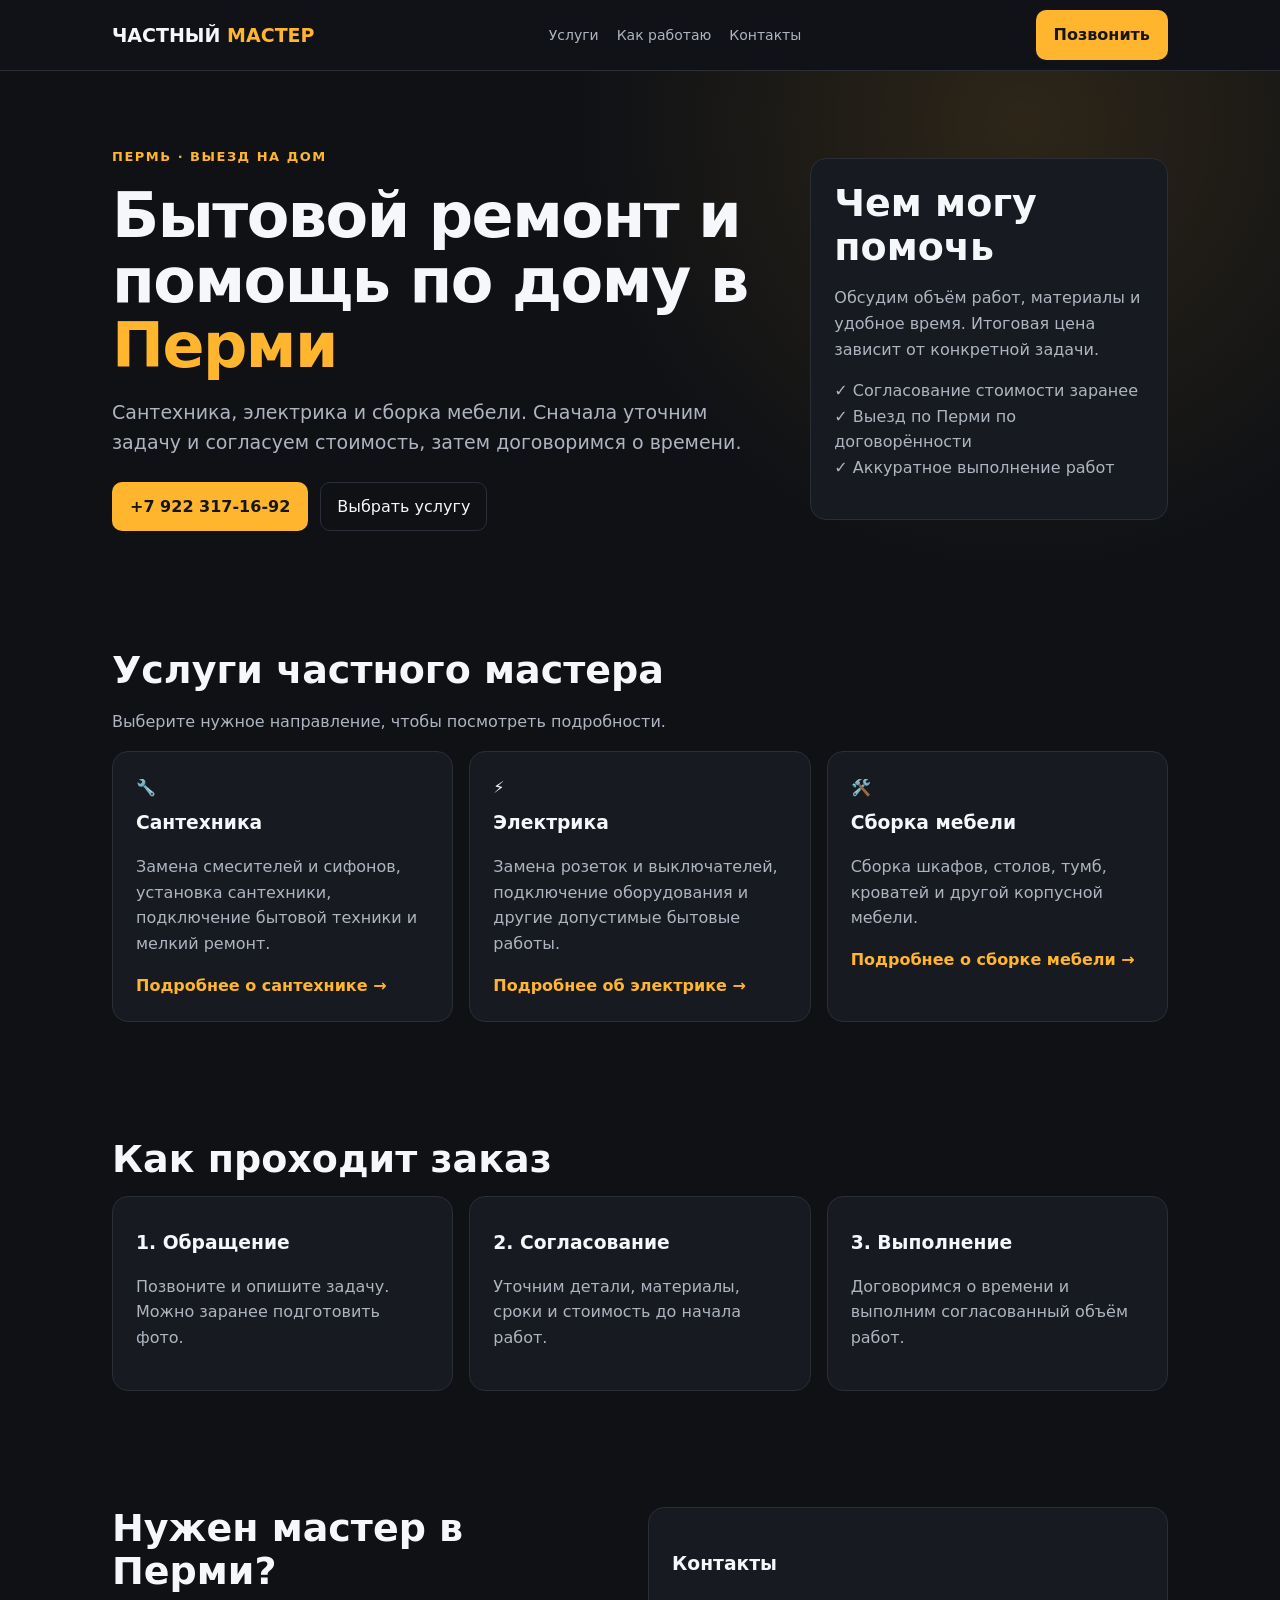
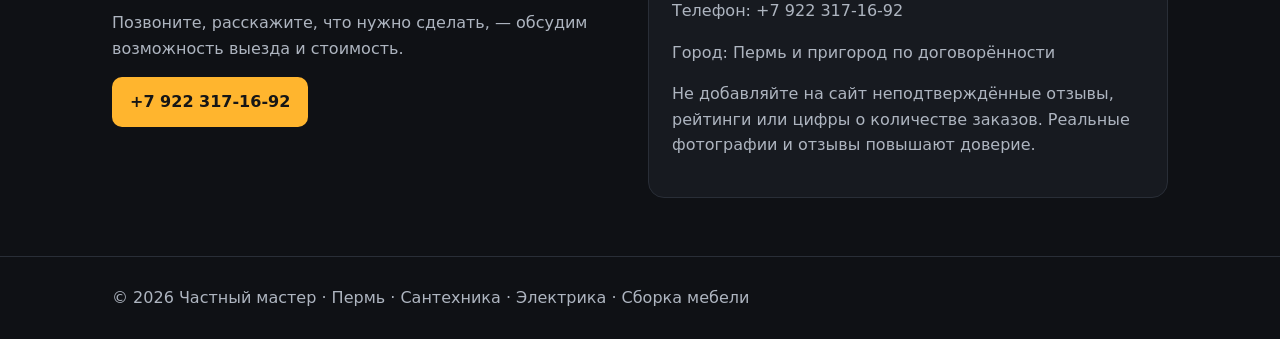
==== index.html @ b13c0d31 "Add files via upload" ====
<!doctype html><html lang="ru"><head><meta charset="utf-8"><meta name="viewport" content="width=device-width,initial-scale=1"><title>Частный мастер в Перми — сантехника, электрика, сборка мебели</title><meta name="description" content="Частный мастер в Перми: сантехнические работы, мелкая электрика, сборка мебели и бытовой ремонт. Позвоните, чтобы обсудить задачу и стоимость."><link rel="canonical" href="https://mcdimix.ru/"><meta name="theme-color" content="#0f1115"><meta property="og:type" content="website"><meta property="og:locale" content="ru_RU"><meta property="og:title" content="Частный мастер в Перми"><meta property="og:description" content="Сантехника, электрика, сборка мебели. Обсудим задачу и стоимость."><link rel="stylesheet" href="style.css"></head><body><header><div class="wrap nav"><a class="logo" href="/">ЧАСТНЫЙ <span>МАСТЕР</span></a><nav class="navlinks"><a href="#services">Услуги</a><a href="#how">Как работаю</a><a href="#contacts">Контакты</a></nav><a class="btn" href="tel:+79223171692">Позвонить</a></div></header><main><section class="hero"><div class="wrap hero-grid"><div><div class="kicker">Пермь · выезд на дом</div><h1>Бытовой ремонт и помощь по дому в <em>Перми</em></h1><p class="lead">Сантехника, электрика и сборка мебели. Сначала уточним задачу и согласуем стоимость, затем договоримся о времени.</p><div class="actions"><a class="btn" href="tel:+79223171692">+7 922 317-16-92</a><a class="secondary" href="#services">Выбрать услугу</a></div></div><div class="panel"><h2>Чем могу помочь</h2><p>Обсудим объём работ, материалы и удобное время. Итоговая цена зависит от конкретной задачи.</p><p>✓ Согласование стоимости заранее<br>✓ Выезд по Перми по договорённости<br>✓ Аккуратное выполнение работ</p></div></div></section><section id="services"><div class="wrap"><h2>Услуги частного мастера</h2><p class="muted">Выберите нужное направление, чтобы посмотреть подробности.</p><div class="cards"><article class="card"><div>🔧</div><h3>Сантехника</h3><p>Замена смесителей и сифонов, установка сантехники, подключение бытовой техники и мелкий ремонт.</p><a class="price" href="santehnik-perm.html">Подробнее о сантехнике →</a></article><article class="card"><div>⚡</div><h3>Электрика</h3><p>Замена розеток и выключателей, подключение оборудования и другие допустимые бытовые работы.</p><a class="price" href="elektrik-perm.html">Подробнее об электрике →</a></article><article class="card"><div>🛠️</div><h3>Сборка мебели</h3><p>Сборка шкафов, столов, тумб, кроватей и другой корпусной мебели.</p><a class="price" href="sborka-mebeli-perm.html">Подробнее о сборке мебели →</a></article></div></div></section><section id="how"><div class="wrap"><h2>Как проходит заказ</h2><div class="cards"><div class="card"><h3>1. Обращение</h3><p>Позвоните и опишите задачу. Можно заранее подготовить фото.</p></div><div class="card"><h3>2. Согласование</h3><p>Уточним детали, материалы, сроки и стоимость до начала работ.</p></div><div class="card"><h3>3. Выполнение</h3><p>Договоримся о времени и выполним согласованный объём работ.</p></div></div></div></section><section id="contacts"><div class="wrap grid2"><div><h2>Нужен мастер в Перми?</h2><p class="muted">Позвоните, расскажите, что нужно сделать, — обсудим возможность выезда и стоимость.</p><a class="btn" href="tel:+79223171692">+7 922 317-16-92</a></div><div class="panel"><h3>Контакты</h3><p>Телефон: <a href="tel:+79223171692">+7 922 317-16-92</a></p><p>Город: Пермь и пригород по договорённости</p><p class="muted">Не добавляйте на сайт неподтверждённые отзывы, рейтинги или цифры о количестве заказов. Реальные фотографии и отзывы повышают доверие.</p></div></div></section></main><footer><div class="wrap">© 2026 Частный мастер · Пермь · Сантехника · Электрика · Сборка мебели</div></footer></body></html>
---- style.css ----
:root{--bg:#0f1115;--card:#171a20;--text:#f5f7fa;--muted:#aeb5c0;--accent:#ffb52e;--line:#292e37}*{box-sizing:border-box}html{scroll-behavior:smooth}body{margin:0;background:var(--bg);color:var(--text);font:16px/1.6 system-ui,-apple-system,Arial,sans-serif}a{color:inherit;text-decoration:none}.wrap{max-width:1100px;margin:auto;padding:0 22px}header{border-bottom:1px solid var(--line);position:sticky;top:0;background:#111318f2;backdrop-filter:blur(12px);z-index:5}.nav{display:flex;align-items:center;justify-content:space-between;gap:18px;min-height:70px}.logo{font-weight:850;font-size:19px}.logo span,h1 em{color:var(--accent);font-style:normal}.navlinks{display:flex;gap:18px;flex-wrap:wrap;color:var(--muted);font-size:14px}.btn{display:inline-block;background:var(--accent);color:#161616;font-weight:800;padding:12px 18px;border-radius:10px}.hero{padding:76px 0 60px;background:radial-gradient(circle at 80% 10%,#ffb52e20,transparent 40%)}.kicker{color:var(--accent);font-weight:800;text-transform:uppercase;letter-spacing:1.5px;font-size:13px}.hero-grid{display:grid;grid-template-columns:1.3fr .7fr;gap:34px;align-items:center}h1{font-size:clamp(36px,6vw,62px);line-height:1.05;letter-spacing:-1.5px;margin:15px 0}h2{font-size:clamp(27px,4vw,38px);line-height:1.15;margin:0 0 14px}.lead{font-size:19px;color:var(--muted);max-width:700px}.panel,.card,.faq details{background:var(--card);border:1px solid var(--line);border-radius:16px;padding:23px}.panel p,.card p,.muted{color:var(--muted)}section{padding:58px 0}.cards{display:grid;grid-template-columns:repeat(3,1fr);gap:16px}.card h3{margin:8px 0}.price{color:var(--accent);font-weight:800}.actions{display:flex;gap:12px;flex-wrap:wrap;margin-top:24px}.secondary{border:1px solid var(--line);padding:11px 16px;border-radius:10px}.grid2{display:grid;grid-template-columns:1fr 1fr;gap:16px}.faq details{padding:0;margin:10px 0}.faq summary{cursor:pointer;font-weight:700;padding:16px}.faq details p{padding:0 16px 16px;color:var(--muted)}footer{border-top:1px solid var(--line);padding:28px 0;color:var(--muted)}@media(max-width:760px){.hero-grid,.cards,.grid2{grid-template-columns:1fr}.nav{align-items:flex-start;padding:14px 0;flex-direction:column}.navlinks{gap:12px}.hero{padding:48px 0 35px}section{padding:42px 0}}
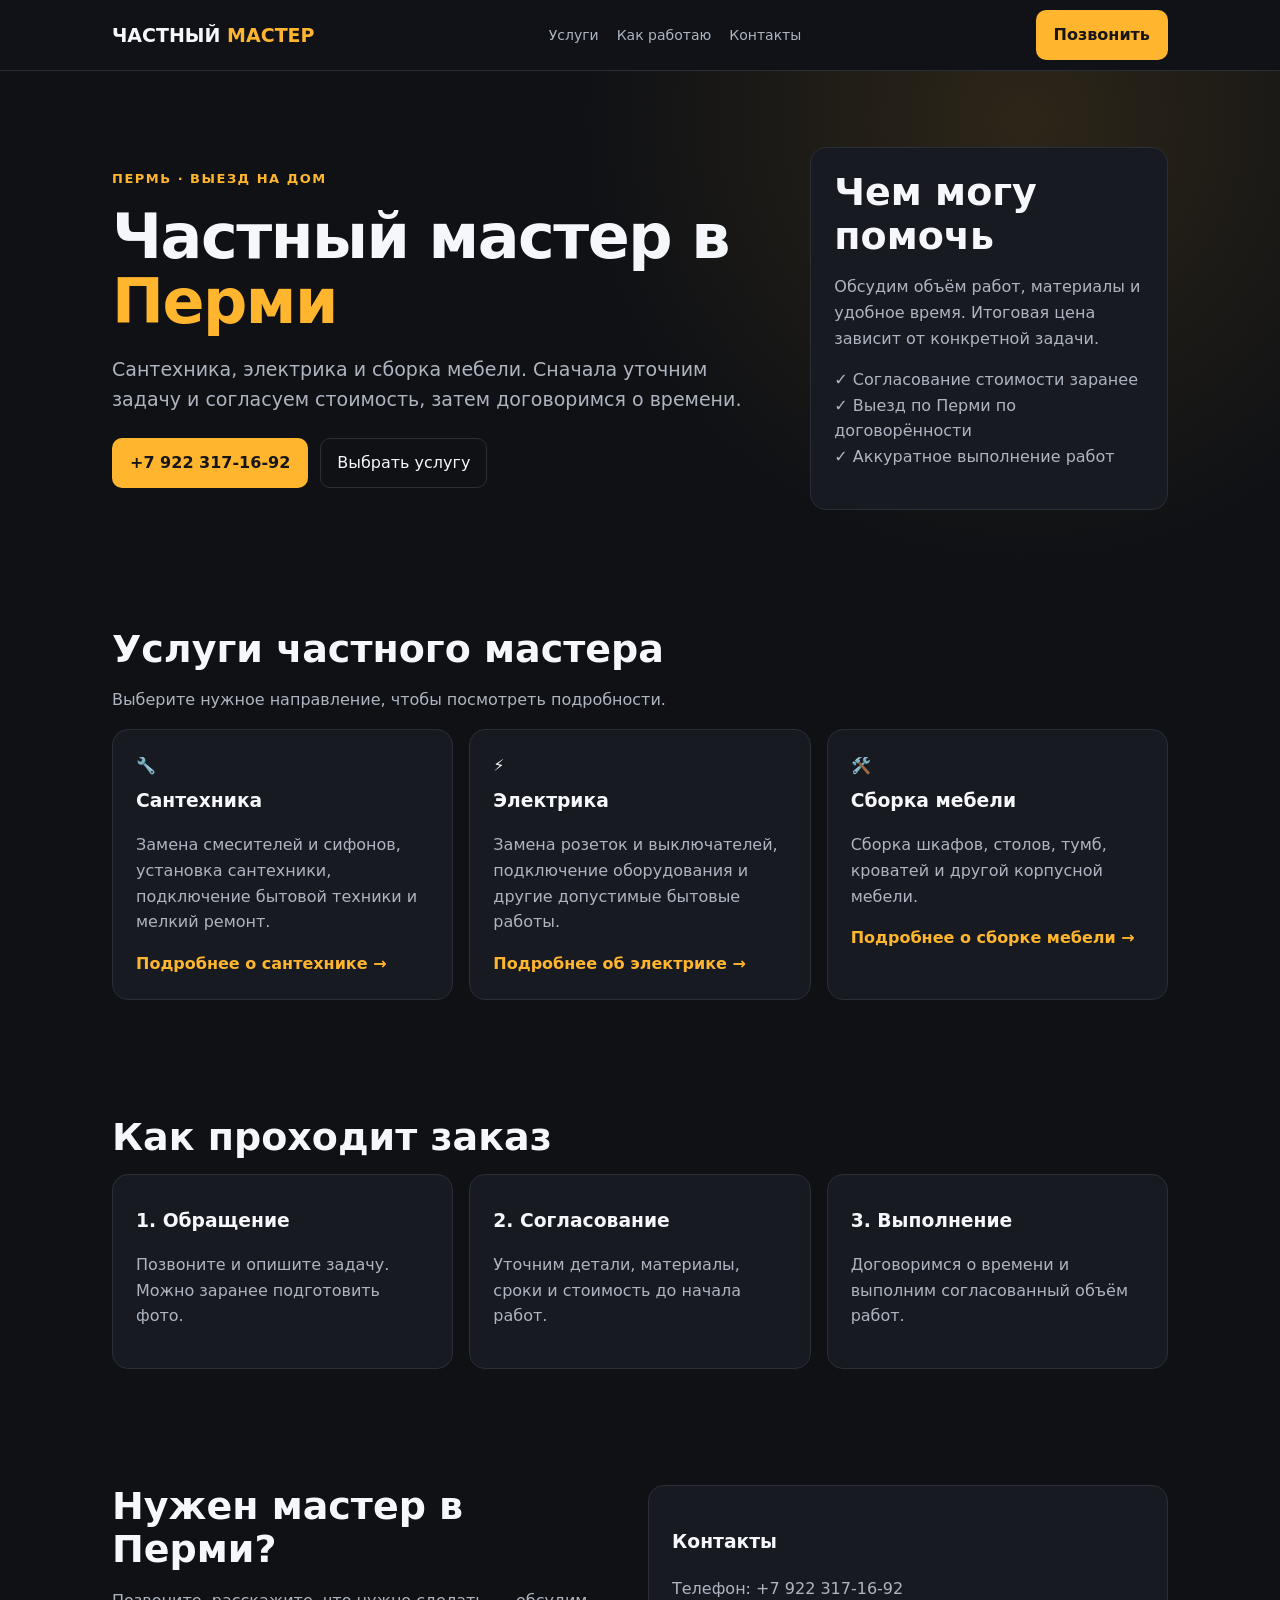
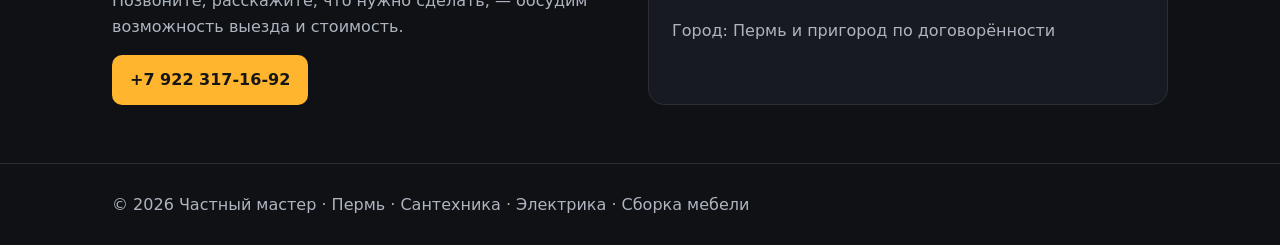
==== commit 3624cf10: "Add files via upload" ====
--- a/index.html
+++ b/index.html
@@ -1 +1 @@
-<!doctype html><html lang="ru"><head><meta charset="utf-8"><meta name="viewport" content="width=device-width,initial-scale=1"><title>Частный мастер в Перми — сантехника, электрика, сборка мебели</title><meta name="description" content="Частный мастер в Перми: сантехнические работы, мелкая электрика, сборка мебели и бытовой ремонт. Позвоните, чтобы обсудить задачу и стоимость."><link rel="canonical" href="https://mcdimix.ru/"><meta name="theme-color" content="#0f1115"><meta property="og:type" content="website"><meta property="og:locale" content="ru_RU"><meta property="og:title" content="Частный мастер в Перми"><meta property="og:description" content="Сантехника, электрика, сборка мебели. Обсудим задачу и стоимость."><link rel="stylesheet" href="style.css"></head><body><header><div class="wrap nav"><a class="logo" href="/">ЧАСТНЫЙ <span>МАСТЕР</span></a><nav class="navlinks"><a href="#services">Услуги</a><a href="#how">Как работаю</a><a href="#contacts">Контакты</a></nav><a class="btn" href="tel:+79223171692">Позвонить</a></div></header><main><section class="hero"><div class="wrap hero-grid"><div><div class="kicker">Пермь · выезд на дом</div><h1>Бытовой ремонт и помощь по дому в <em>Перми</em></h1><p class="lead">Сантехника, электрика и сборка мебели. Сначала уточним задачу и согласуем стоимость, затем договоримся о времени.</p><div class="actions"><a class="btn" href="tel:+79223171692">+7 922 317-16-92</a><a class="secondary" href="#services">Выбрать услугу</a></div></div><div class="panel"><h2>Чем могу помочь</h2><p>Обсудим объём работ, материалы и удобное время. Итоговая цена зависит от конкретной задачи.</p><p>✓ Согласование стоимости заранее<br>✓ Выезд по Перми по договорённости<br>✓ Аккуратное выполнение работ</p></div></div></section><section id="services"><div class="wrap"><h2>Услуги частного мастера</h2><p class="muted">Выберите нужное направление, чтобы посмотреть подробности.</p><div class="cards"><article class="card"><div>🔧</div><h3>Сантехника</h3><p>Замена смесителей и сифонов, установка сантехники, подключение бытовой техники и мелкий ремонт.</p><a class="price" href="santehnik-perm.html">Подробнее о сантехнике →</a></article><article class="card"><div>⚡</div><h3>Электрика</h3><p>Замена розеток и выключателей, подключение оборудования и другие допустимые бытовые работы.</p><a class="price" href="elektrik-perm.html">Подробнее об электрике →</a></article><article class="card"><div>🛠️</div><h3>Сборка мебели</h3><p>Сборка шкафов, столов, тумб, кроватей и другой корпусной мебели.</p><a class="price" href="sborka-mebeli-perm.html">Подробнее о сборке мебели →</a></article></div></div></section><section id="how"><div class="wrap"><h2>Как проходит заказ</h2><div class="cards"><div class="card"><h3>1. Обращение</h3><p>Позвоните и опишите задачу. Можно заранее подготовить фото.</p></div><div class="card"><h3>2. Согласование</h3><p>Уточним детали, материалы, сроки и стоимость до начала работ.</p></div><div class="card"><h3>3. Выполнение</h3><p>Договоримся о времени и выполним согласованный объём работ.</p></div></div></div></section><section id="contacts"><div class="wrap grid2"><div><h2>Нужен мастер в Перми?</h2><p class="muted">Позвоните, расскажите, что нужно сделать, — обсудим возможность выезда и стоимость.</p><a class="btn" href="tel:+79223171692">+7 922 317-16-92</a></div><div class="panel"><h3>Контакты</h3><p>Телефон: <a href="tel:+79223171692">+7 922 317-16-92</a></p><p>Город: Пермь и пригород по договорённости</p><p class="muted">Не добавляйте на сайт неподтверждённые отзывы, рейтинги или цифры о количестве заказов. Реальные фотографии и отзывы повышают доверие.</p></div></div></section></main><footer><div class="wrap">© 2026 Частный мастер · Пермь · Сантехника · Электрика · Сборка мебели</div></footer></body></html>
+<!doctype html><html lang="ru"><head><meta charset="utf-8"><meta name="viewport" content="width=device-width,initial-scale=1"><title>Частный мастер в Перми — сантехника, электрика, сборка мебели</title><meta name="description" content="Частный мастер в Перми: сантехнические работы, мелкая электрика, сборка мебели и бытовой ремонт. Позвоните, чтобы обсудить задачу и стоимость."><link rel="canonical" href="https://mcdimix.ru/"><meta name="theme-color" content="#0f1115"><meta property="og:type" content="website"><meta property="og:locale" content="ru_RU"><meta property="og:title" content="Частный мастер в Перми"><meta property="og:description" content="Сантехника, электрика, сборка мебели. Обсудим задачу и стоимость."><link rel="stylesheet" href="style.css"></head><body><header><div class="wrap nav"><a class="logo" href="/">ЧАСТНЫЙ <span>МАСТЕР</span></a><nav class="navlinks"><a href="#services">Услуги</a><a href="#how">Как работаю</a><a href="#contacts">Контакты</a></nav><a class="btn" href="tel:+79223171692">Позвонить</a></div></header><main><section class="hero"><div class="wrap hero-grid"><div><div class="kicker">Пермь · выезд на дом</div><h1>Частный мастер в <em>Перми</em></h1><p class="lead">Сантехника, электрика и сборка мебели. Сначала уточним задачу и согласуем стоимость, затем договоримся о времени.</p><div class="actions"><a class="btn" href="tel:+79223171692">+7 922 317-16-92</a><a class="secondary" href="#services">Выбрать услугу</a></div></div><div class="panel"><h2>Чем могу помочь</h2><p>Обсудим объём работ, материалы и удобное время. Итоговая цена зависит от конкретной задачи.</p><p>✓ Согласование стоимости заранее<br>✓ Выезд по Перми по договорённости<br>✓ Аккуратное выполнение работ</p></div></div></section><section id="services"><div class="wrap"><h2>Услуги частного мастера</h2><p class="muted">Выберите нужное направление, чтобы посмотреть подробности.</p><div class="cards"><article class="card"><div>🔧</div><h3>Сантехника</h3><p>Замена смесителей и сифонов, установка сантехники, подключение бытовой техники и мелкий ремонт.</p><a class="price" href="santehnik-perm.html">Подробнее о сантехнике →</a></article><article class="card"><div>⚡</div><h3>Электрика</h3><p>Замена розеток и выключателей, подключение оборудования и другие допустимые бытовые работы.</p><a class="price" href="elektrik-perm.html">Подробнее об электрике →</a></article><article class="card"><div>🛠️</div><h3>Сборка мебели</h3><p>Сборка шкафов, столов, тумб, кроватей и другой корпусной мебели.</p><a class="price" href="sborka-mebeli-perm.html">Подробнее о сборке мебели →</a></article></div></div></section><section id="how"><div class="wrap"><h2>Как проходит заказ</h2><div class="cards"><div class="card"><h3>1. Обращение</h3><p>Позвоните и опишите задачу. Можно заранее подготовить фото.</p></div><div class="card"><h3>2. Согласование</h3><p>Уточним детали, материалы, сроки и стоимость до начала работ.</p></div><div class="card"><h3>3. Выполнение</h3><p>Договоримся о времени и выполним согласованный объём работ.</p></div></div></div></section><section id="contacts"><div class="wrap grid2"><div><h2>Нужен мастер в Перми?</h2><p class="muted">Позвоните, расскажите, что нужно сделать, — обсудим возможность выезда и стоимость.</p><a class="btn" href="tel:+79223171692">+7 922 317-16-92</a></div><div class="panel"><h3>Контакты</h3><p>Телефон: <a href="tel:+79223171692">+7 922 317-16-92</a></p><p>Город: Пермь и пригород по договорённости</p><p class="muted"></p></div></div></section></main><footer><div class="wrap">© 2026 Частный мастер · Пермь · Сантехника · Электрика · Сборка мебели</div></footer></body></html>
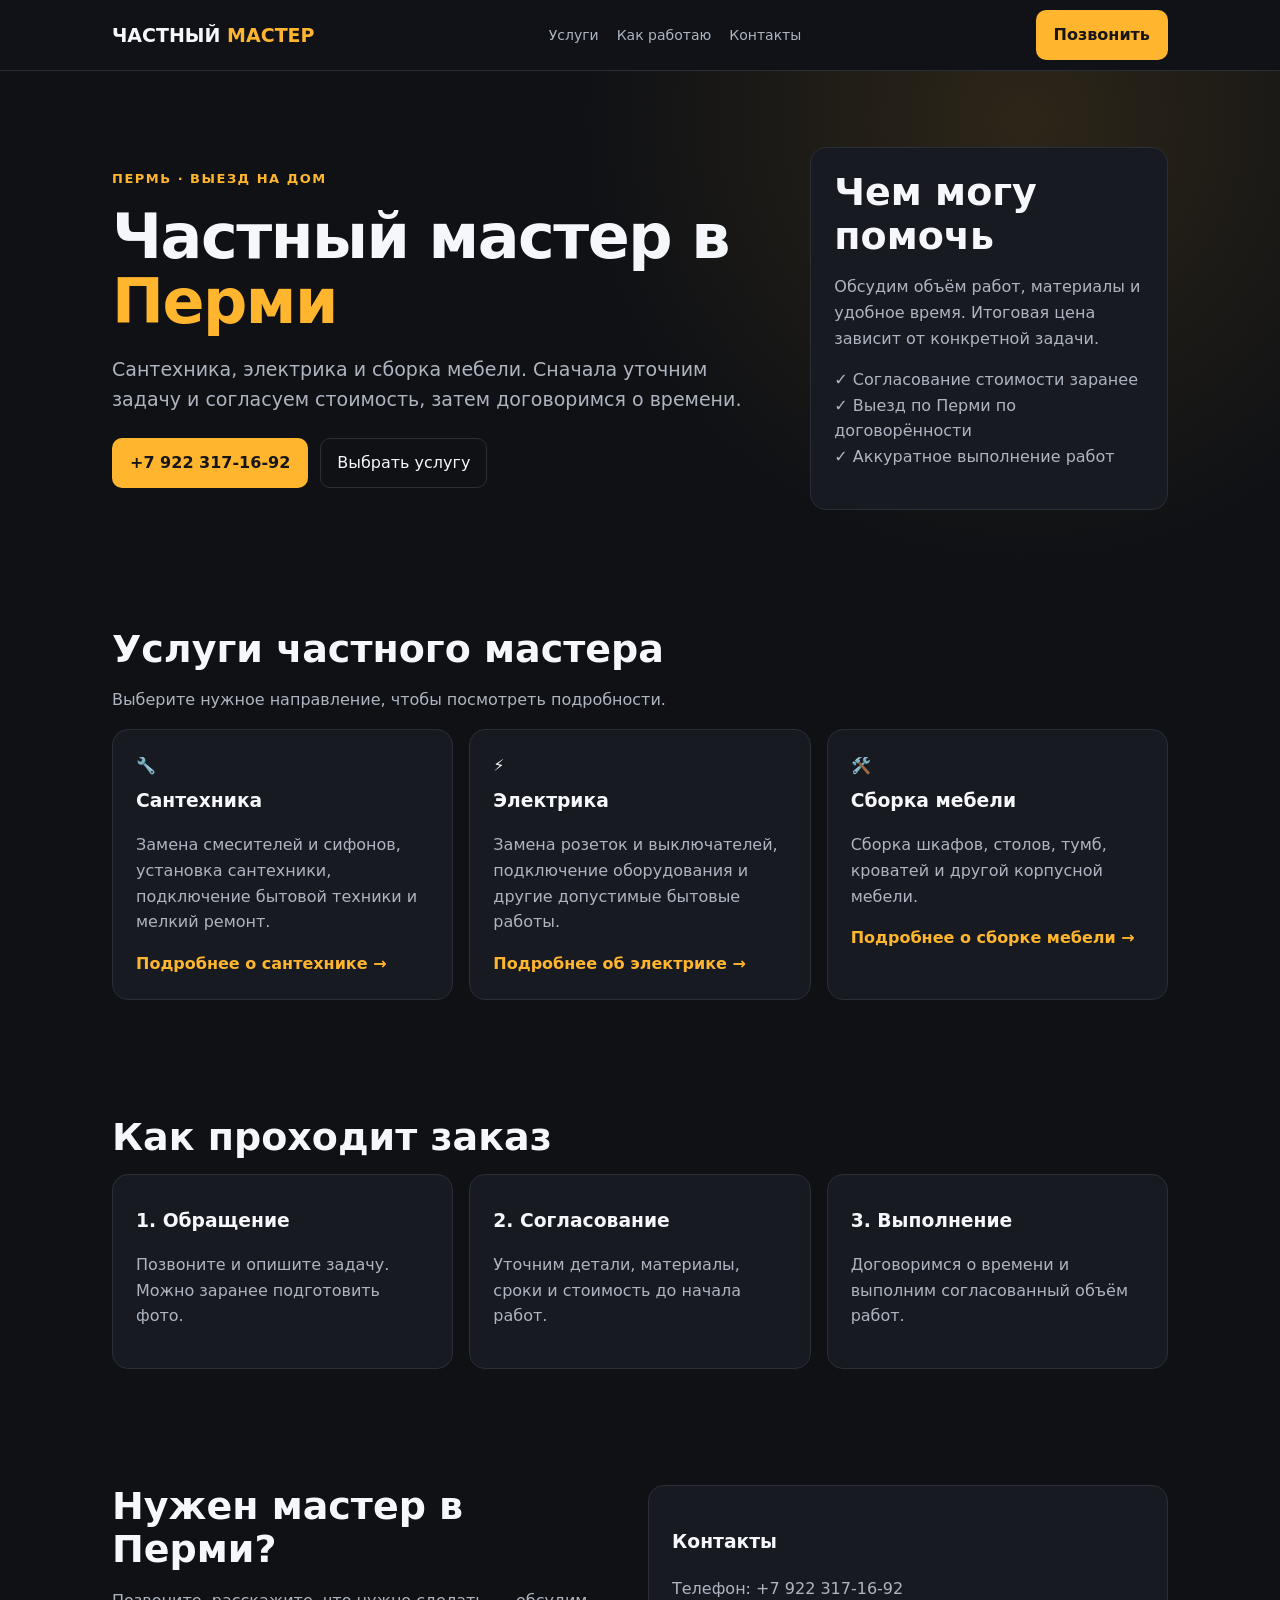
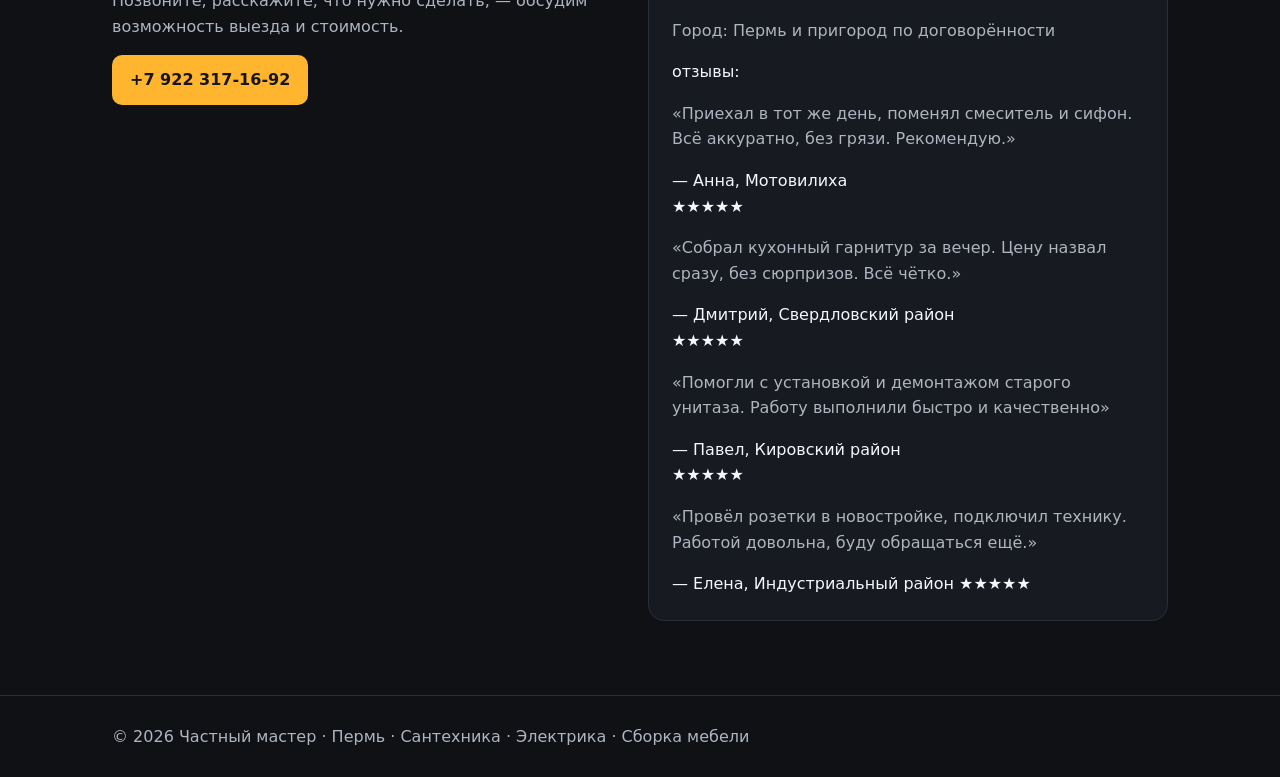
==== commit 6166ea00: "Add files via upload" ====
--- a/index.html
+++ b/index.html
@@ -1 +1,25 @@
-<!doctype html><html lang="ru"><head><meta charset="utf-8"><meta name="viewport" content="width=device-width,initial-scale=1"><title>Частный мастер в Перми — сантехника, электрика, сборка мебели</title><meta name="description" content="Частный мастер в Перми: сантехнические работы, мелкая электрика, сборка мебели и бытовой ремонт. Позвоните, чтобы обсудить задачу и стоимость."><link rel="canonical" href="https://mcdimix.ru/"><meta name="theme-color" content="#0f1115"><meta property="og:type" content="website"><meta property="og:locale" content="ru_RU"><meta property="og:title" content="Частный мастер в Перми"><meta property="og:description" content="Сантехника, электрика, сборка мебели. Обсудим задачу и стоимость."><link rel="stylesheet" href="style.css"></head><body><header><div class="wrap nav"><a class="logo" href="/">ЧАСТНЫЙ <span>МАСТЕР</span></a><nav class="navlinks"><a href="#services">Услуги</a><a href="#how">Как работаю</a><a href="#contacts">Контакты</a></nav><a class="btn" href="tel:+79223171692">Позвонить</a></div></header><main><section class="hero"><div class="wrap hero-grid"><div><div class="kicker">Пермь · выезд на дом</div><h1>Частный мастер в <em>Перми</em></h1><p class="lead">Сантехника, электрика и сборка мебели. Сначала уточним задачу и согласуем стоимость, затем договоримся о времени.</p><div class="actions"><a class="btn" href="tel:+79223171692">+7 922 317-16-92</a><a class="secondary" href="#services">Выбрать услугу</a></div></div><div class="panel"><h2>Чем могу помочь</h2><p>Обсудим объём работ, материалы и удобное время. Итоговая цена зависит от конкретной задачи.</p><p>✓ Согласование стоимости заранее<br>✓ Выезд по Перми по договорённости<br>✓ Аккуратное выполнение работ</p></div></div></section><section id="services"><div class="wrap"><h2>Услуги частного мастера</h2><p class="muted">Выберите нужное направление, чтобы посмотреть подробности.</p><div class="cards"><article class="card"><div>🔧</div><h3>Сантехника</h3><p>Замена смесителей и сифонов, установка сантехники, подключение бытовой техники и мелкий ремонт.</p><a class="price" href="santehnik-perm.html">Подробнее о сантехнике →</a></article><article class="card"><div>⚡</div><h3>Электрика</h3><p>Замена розеток и выключателей, подключение оборудования и другие допустимые бытовые работы.</p><a class="price" href="elektrik-perm.html">Подробнее об электрике →</a></article><article class="card"><div>🛠️</div><h3>Сборка мебели</h3><p>Сборка шкафов, столов, тумб, кроватей и другой корпусной мебели.</p><a class="price" href="sborka-mebeli-perm.html">Подробнее о сборке мебели →</a></article></div></div></section><section id="how"><div class="wrap"><h2>Как проходит заказ</h2><div class="cards"><div class="card"><h3>1. Обращение</h3><p>Позвоните и опишите задачу. Можно заранее подготовить фото.</p></div><div class="card"><h3>2. Согласование</h3><p>Уточним детали, материалы, сроки и стоимость до начала работ.</p></div><div class="card"><h3>3. Выполнение</h3><p>Договоримся о времени и выполним согласованный объём работ.</p></div></div></div></section><section id="contacts"><div class="wrap grid2"><div><h2>Нужен мастер в Перми?</h2><p class="muted">Позвоните, расскажите, что нужно сделать, — обсудим возможность выезда и стоимость.</p><a class="btn" href="tel:+79223171692">+7 922 317-16-92</a></div><div class="panel"><h3>Контакты</h3><p>Телефон: <a href="tel:+79223171692">+7 922 317-16-92</a></p><p>Город: Пермь и пригород по договорённости</p><p class="muted"></p></div></div></section></main><footer><div class="wrap">© 2026 Частный мастер · Пермь · Сантехника · Электрика · Сборка мебели</div></footer></body></html>
+<!doctype html><html lang="ru"><head><meta charset="utf-8"><meta name="viewport" content="width=device-width,initial-scale=1"><title>Частный мастер в Перми — сантехника, электрика, сборка мебели</title><meta name="description" content="Частный мастер в Перми: сантехнические работы, мелкая электрика, сборка мебели и бытовой ремонт. Позвоните, чтобы обсудить задачу и стоимость."><link rel="canonical" href="https://mcdimix.ru/"><meta name="theme-color" content="#0f1115"><meta property="og:type" content="website"><meta property="og:locale" content="ru_RU"><meta property="og:title" content="Частный мастер в Перми"><meta property="og:description" content="Сантехника, электрика, сборка мебели. Обсудим задачу и стоимость."><link rel="stylesheet" href="style.css"></head><body><header><div class="wrap nav"><a class="logo" href="/">ЧАСТНЫЙ <span>МАСТЕР</span></a><nav class="navlinks"><a href="#services">Услуги</a><a href="#how">Как работаю</a><a href="#contacts">Контакты</a></nav><a class="btn" href="tel:+79223171692">Позвонить</a></div></header><main><section class="hero"><div class="wrap hero-grid"><div><div class="kicker">Пермь · выезд на дом</div><h1>Частный мастер в <em>Перми</em></h1><p class="lead">Сантехника, электрика и сборка мебели. Сначала уточним задачу и согласуем стоимость, затем договоримся о времени.</p><div class="actions"><a class="btn" href="tel:+79223171692">+7 922 317-16-92</a><a class="secondary" href="#services">Выбрать услугу</a></div></div><div class="panel"><h2>Чем могу помочь</h2><p>Обсудим объём работ, материалы и удобное время. Итоговая цена зависит от конкретной задачи.</p><p>✓ Согласование стоимости заранее<br>✓ Выезд по Перми по договорённости<br>✓ Аккуратное выполнение работ</p></div></div></section><section id="services"><div class="wrap"><h2>Услуги частного мастера</h2><p class="muted">Выберите нужное направление, чтобы посмотреть подробности.</p><div class="cards"><article class="card"><div>🔧</div><h3>Сантехника</h3><p>Замена смесителей и сифонов, установка сантехники, подключение бытовой техники и мелкий ремонт.</p><a class="price" href="santehnik-perm.html">Подробнее о сантехнике →</a></article><article class="card"><div>⚡</div><h3>Электрика</h3><p>Замена розеток и выключателей, подключение оборудования и другие допустимые бытовые работы.</p><a class="price" href="elektrik-perm.html">Подробнее об электрике →</a></article><article class="card"><div>🛠️</div><h3>Сборка мебели</h3><p>Сборка шкафов, столов, тумб, кроватей и другой корпусной мебели.</p><a class="price" href="sborka-mebeli-perm.html">Подробнее о сборке мебели →</a></article></div></div></section><section id="how"><div class="wrap"><h2>Как проходит заказ</h2><div class="cards"><div class="card"><h3>1. Обращение</h3><p>Позвоните и опишите задачу. Можно заранее подготовить фото.</p></div><div class="card"><h3>2. Согласование</h3><p>Уточним детали, материалы, сроки и стоимость до начала работ.</p></div><div class="card"><h3>3. Выполнение</h3><p>Договоримся о времени и выполним согласованный объём работ.</p></div></div></div></section><section id="contacts"><div class="wrap grid2"><div><h2>Нужен мастер в Перми?</h2><p class="muted">Позвоните, расскажите, что нужно сделать, — обсудим возможность выезда и стоимость.</p><a class="btn" href="tel:+79223171692">+7 922 317-16-92</a></div><div class="panel"><h3>Контакты</h3><p>Телефон: <a href="tel:+79223171692">+7 922 317-16-92</a></p><p>Город: Пермь и пригород по договорённости</p><p class="muted">
+    <div class="reviews">
+      <div class="review">
+        <div class="stars">отзывы:</div>
+        <p>«Приехал в тот же день, поменял смеситель и сифон. Всё аккуратно, без грязи. Рекомендую.»</p>
+        <div class="author">— Анна, Мотовилиха</div>
+      </div>
+      <div class="review">
+        <div class="stars">★★★★★</div>
+        <p>«Собрал кухонный гарнитур за вечер. Цену назвал сразу, без сюрпризов. Всё чётко.»</p>
+        <div class="author">— Дмитрий, Свердловский район</div>
+      </div>
+      <div class="review">
+        <div class="stars">★★★★★</div>
+        <p>«Помогли с установкой и демонтажом старого унитаза. Работу выполнили быстро и качественно»</p>
+        <div class="author">— Павел, Кировский район </div>
+      </div>
+      <div class="review">
+        <div class="stars">★★★★★</div>
+        <p>«Провёл розетки в новостройке, подключил технику. Работой довольна, буду обращаться ещё.»</p>
+        <div class="author">— Елена, Индустриальный район ★★★★★</div>
+    </div>
+  </div>
+</section>
+</p></div></div></section></main><footer><div class="wrap">© 2026 Частный мастер · Пермь · Сантехника · Электрика · Сборка мебели</div></footer></body></html>
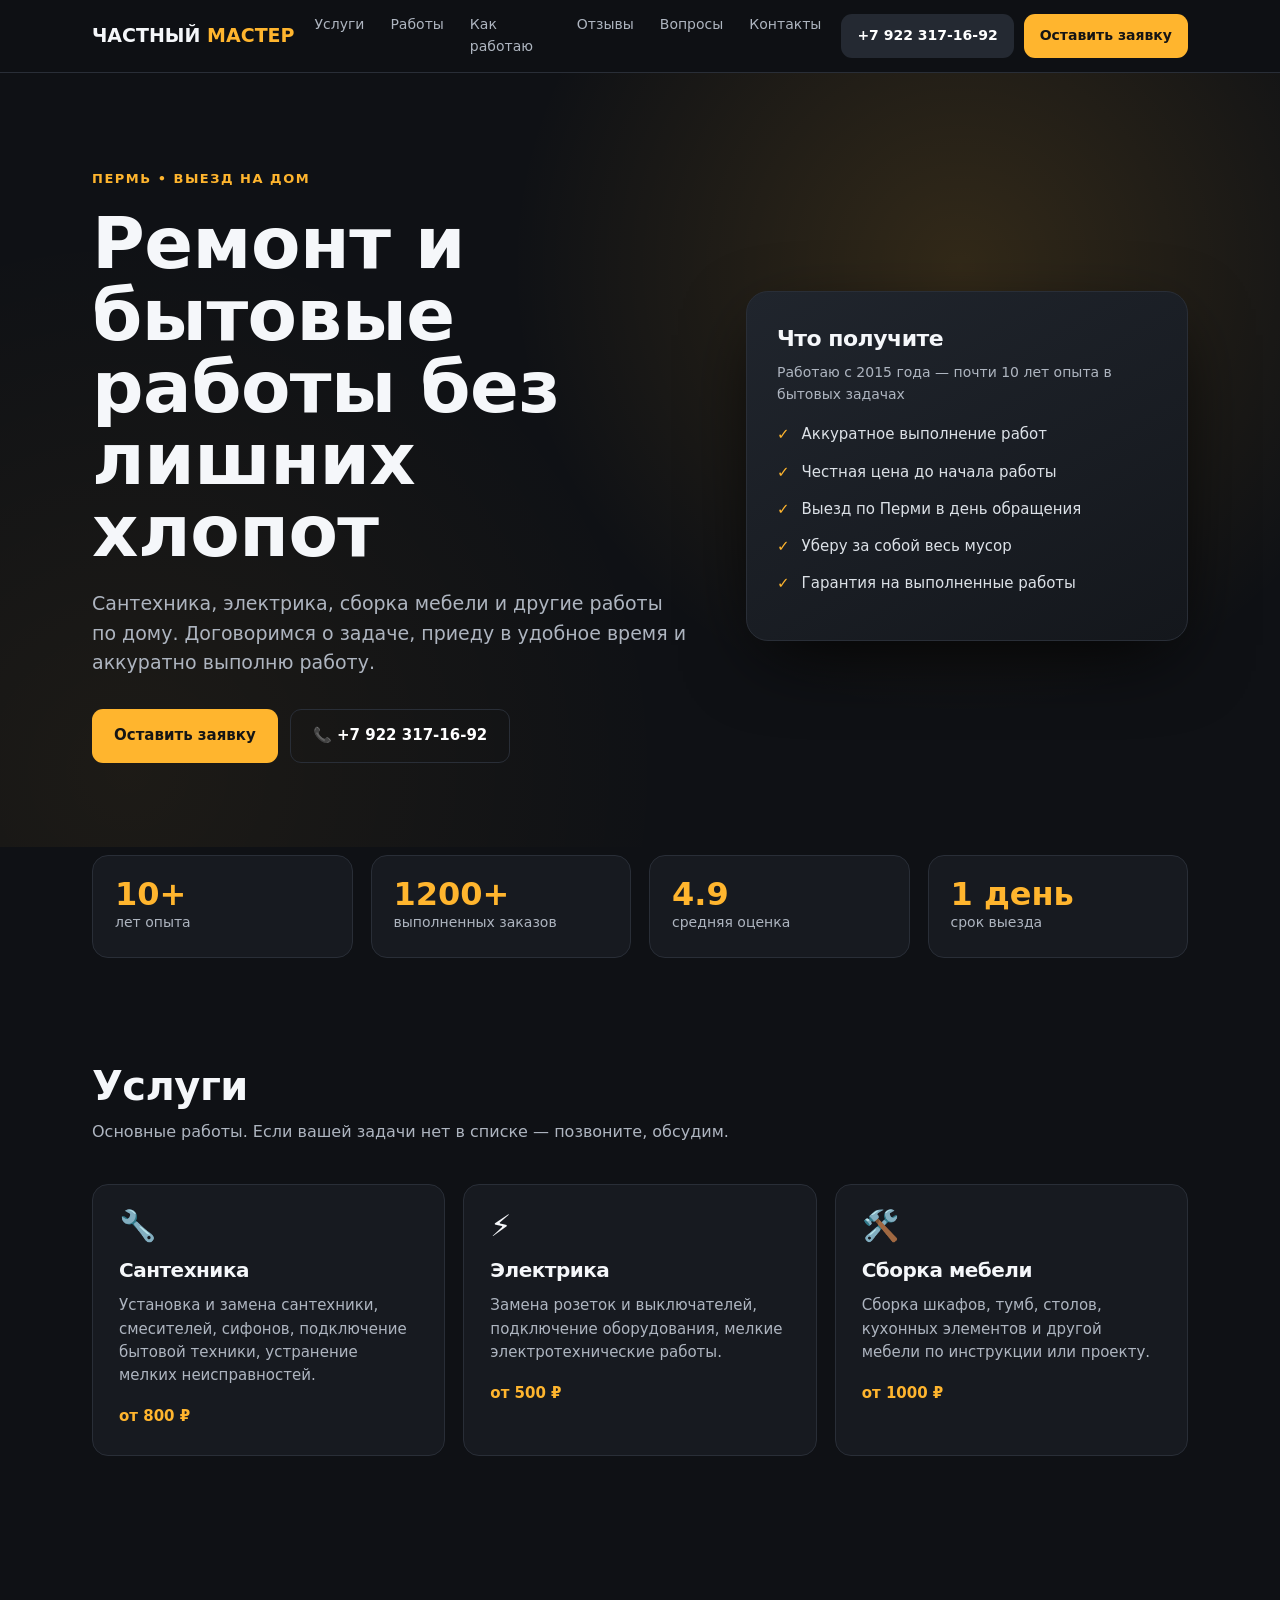
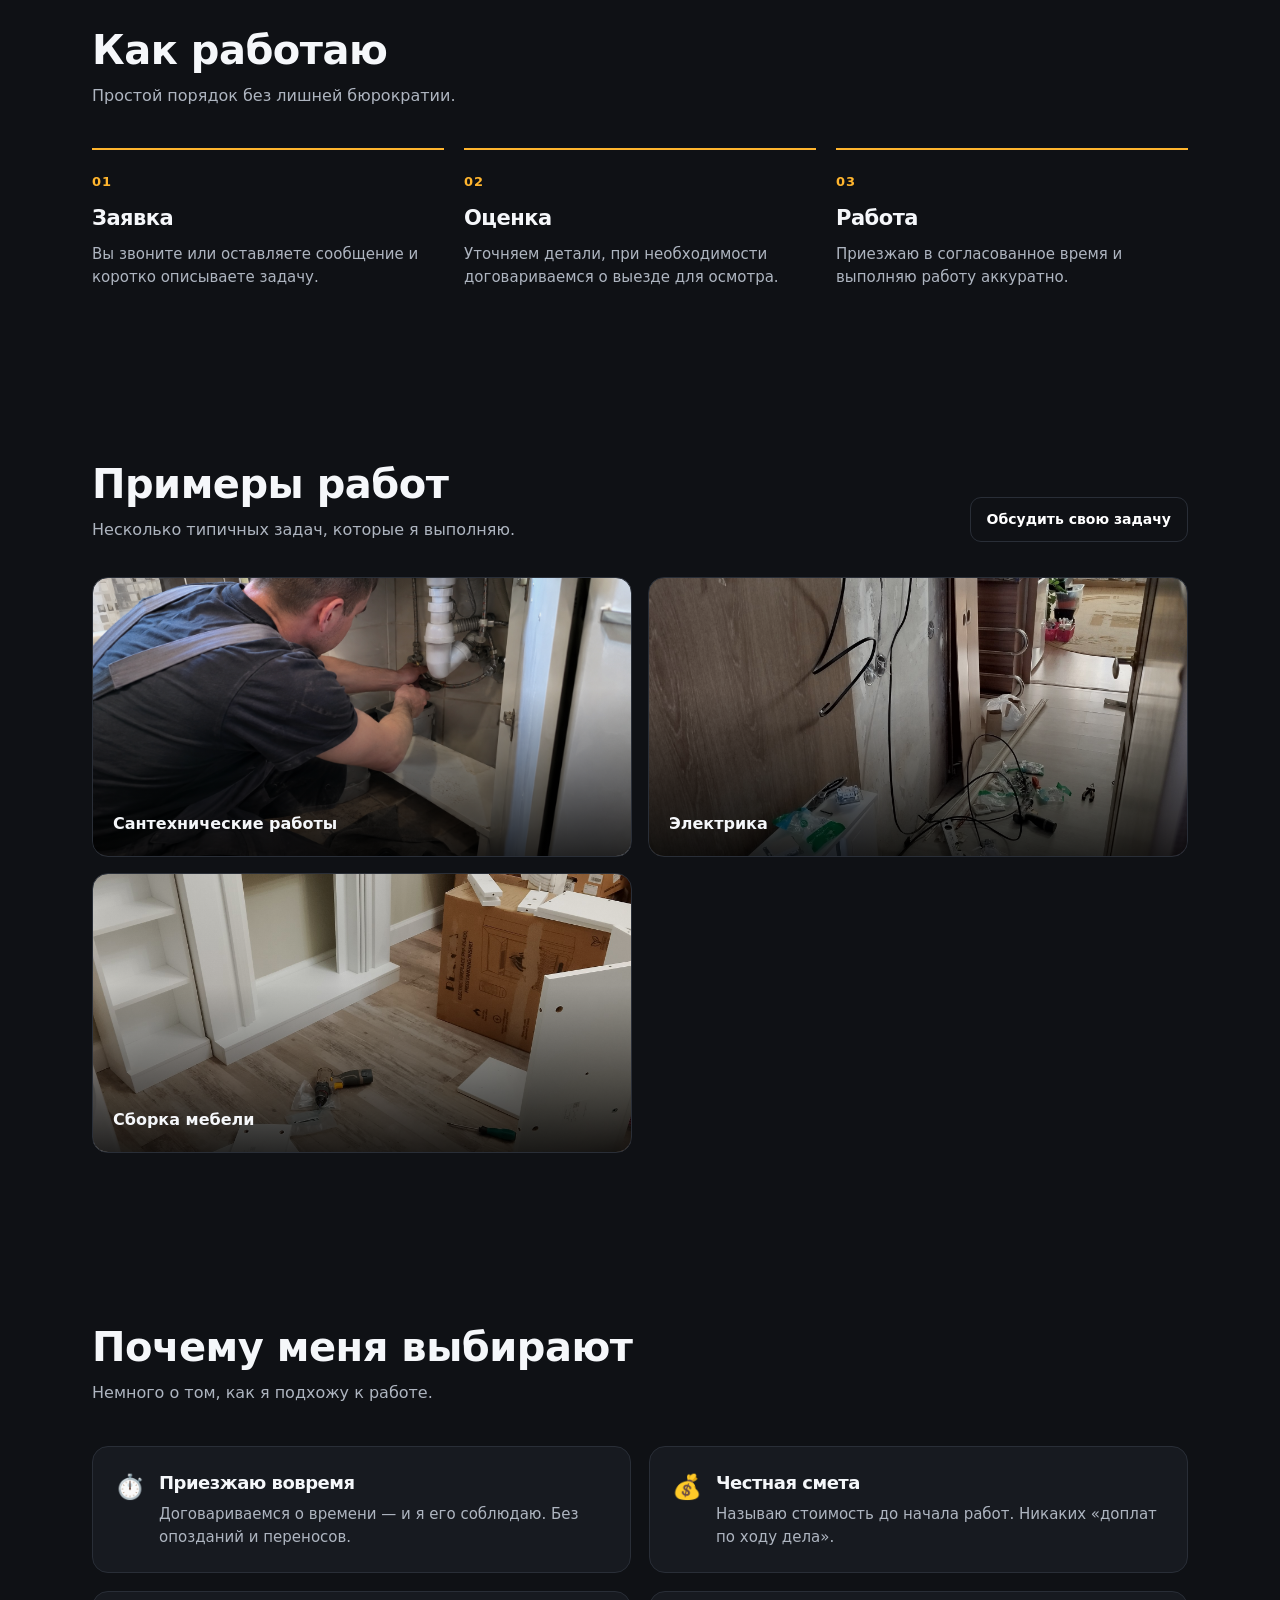
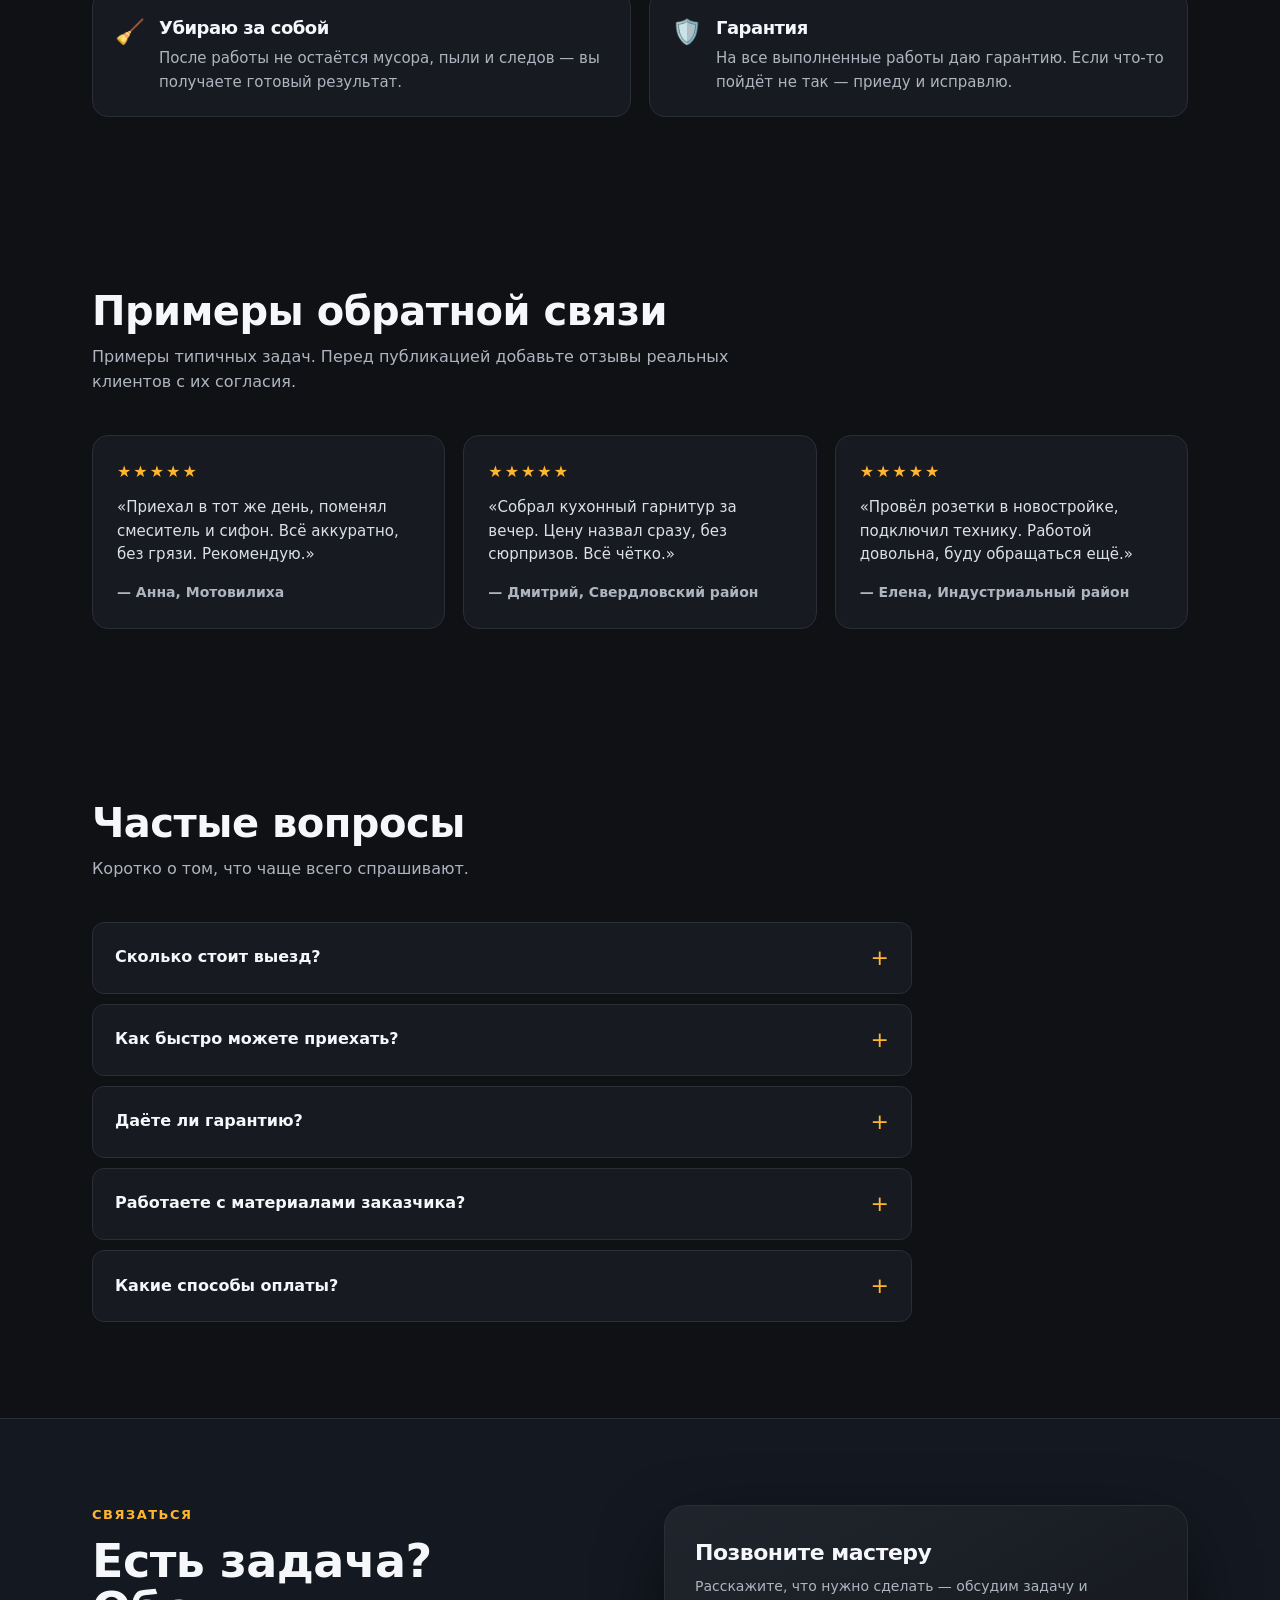
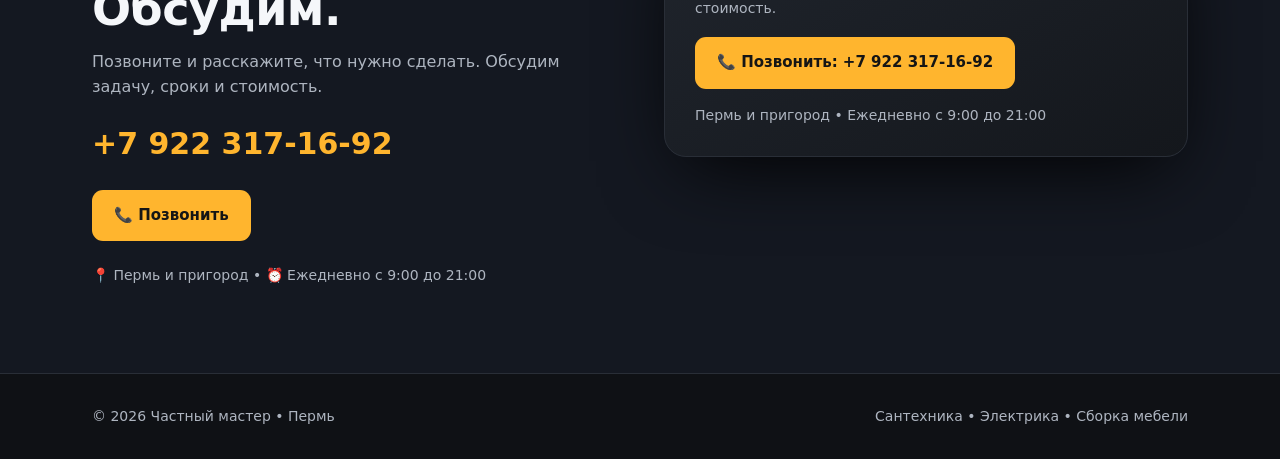
==== commit 53ff7802: "Add files via upload" ====
--- a/index.html
+++ b/index.html
@@ -1,7 +1,367 @@
-<!doctype html><html lang="ru"><head><meta charset="utf-8"><meta name="viewport" content="width=device-width,initial-scale=1"><title>Частный мастер в Перми — сантехника, электрика, сборка мебели</title><meta name="description" content="Частный мастер в Перми: сантехнические работы, мелкая электрика, сборка мебели и бытовой ремонт. Позвоните, чтобы обсудить задачу и стоимость."><link rel="canonical" href="https://mcdimix.ru/"><meta name="theme-color" content="#0f1115"><meta property="og:type" content="website"><meta property="og:locale" content="ru_RU"><meta property="og:title" content="Частный мастер в Перми"><meta property="og:description" content="Сантехника, электрика, сборка мебели. Обсудим задачу и стоимость."><link rel="stylesheet" href="style.css"></head><body><header><div class="wrap nav"><a class="logo" href="/">ЧАСТНЫЙ <span>МАСТЕР</span></a><nav class="navlinks"><a href="#services">Услуги</a><a href="#how">Как работаю</a><a href="#contacts">Контакты</a></nav><a class="btn" href="tel:+79223171692">Позвонить</a></div></header><main><section class="hero"><div class="wrap hero-grid"><div><div class="kicker">Пермь · выезд на дом</div><h1>Частный мастер в <em>Перми</em></h1><p class="lead">Сантехника, электрика и сборка мебели. Сначала уточним задачу и согласуем стоимость, затем договоримся о времени.</p><div class="actions"><a class="btn" href="tel:+79223171692">+7 922 317-16-92</a><a class="secondary" href="#services">Выбрать услугу</a></div></div><div class="panel"><h2>Чем могу помочь</h2><p>Обсудим объём работ, материалы и удобное время. Итоговая цена зависит от конкретной задачи.</p><p>✓ Согласование стоимости заранее<br>✓ Выезд по Перми по договорённости<br>✓ Аккуратное выполнение работ</p></div></div></section><section id="services"><div class="wrap"><h2>Услуги частного мастера</h2><p class="muted">Выберите нужное направление, чтобы посмотреть подробности.</p><div class="cards"><article class="card"><div>🔧</div><h3>Сантехника</h3><p>Замена смесителей и сифонов, установка сантехники, подключение бытовой техники и мелкий ремонт.</p><a class="price" href="santehnik-perm.html">Подробнее о сантехнике →</a></article><article class="card"><div>⚡</div><h3>Электрика</h3><p>Замена розеток и выключателей, подключение оборудования и другие допустимые бытовые работы.</p><a class="price" href="elektrik-perm.html">Подробнее об электрике →</a></article><article class="card"><div>🛠️</div><h3>Сборка мебели</h3><p>Сборка шкафов, столов, тумб, кроватей и другой корпусной мебели.</p><a class="price" href="sborka-mebeli-perm.html">Подробнее о сборке мебели →</a></article></div></div></section><section id="how"><div class="wrap"><h2>Как проходит заказ</h2><div class="cards"><div class="card"><h3>1. Обращение</h3><p>Позвоните и опишите задачу. Можно заранее подготовить фото.</p></div><div class="card"><h3>2. Согласование</h3><p>Уточним детали, материалы, сроки и стоимость до начала работ.</p></div><div class="card"><h3>3. Выполнение</h3><p>Договоримся о времени и выполним согласованный объём работ.</p></div></div></div></section><section id="contacts"><div class="wrap grid2"><div><h2>Нужен мастер в Перми?</h2><p class="muted">Позвоните, расскажите, что нужно сделать, — обсудим возможность выезда и стоимость.</p><a class="btn" href="tel:+79223171692">+7 922 317-16-92</a></div><div class="panel"><h3>Контакты</h3><p>Телефон: <a href="tel:+79223171692">+7 922 317-16-92</a></p><p>Город: Пермь и пригород по договорённости</p><p class="muted">
+<!doctype html>
+<html lang="ru">
+<head>
+<meta charset="utf-8">
+<meta name="viewport" content="width=device-width, initial-scale=1">
+<title>Частный мастер в Перми — сантехника, электрика, сборка мебели</title>
+<meta name="description" content="Частный мастер в Перми. Сантехника, электрика, сборка мебели и бытовой ремонт. Аккуратно, качественно, без лишней пыли. Выезд по городу.">
+<meta name="theme-color" content="#0f1115">
+<meta name="robots" content="index,follow,max-image-preview:large">
+<link rel="canonical" href="https://mcdimix.ru/">
+<meta property="og:url" content="https://mcdimix.ru/">
+<meta property="og:site_name" content="Частный мастер в Перми">
+<meta name="twitter:card" content="summary_large_image">
+<script type="application/ld+json">
+{
+  "@context":"https://schema.org",
+  "@type":"HomeAndConstructionBusiness",
+  "name":"Частный мастер в Перми",
+  "url":"https://mcdimix.ru/",
+  "telephone":"+7-922-317-16-92",
+  "image":"https://mcdimix.ru/plumbing-real.jpg",
+  "areaServed":{"@type":"City","name":"Пермь"},
+  "address":{"@type":"PostalAddress","addressLocality":"Пермь","addressCountry":"RU"},
+  "priceRange":"от 500 ₽",
+  "description":"Бытовые сантехнические работы, электрика и сборка мебели в Перми. Стоимость согласуется до начала работ."
+}
+</script>
+
+<!-- Open Graph -->
+<meta property="og:type" content="website">
+<meta property="og:title" content="Частный мастер в Перми — сантехника, электрика, сборка мебели">
+<meta property="og:description" content="Аккуратно выполню работы по дому. Выезд по Перми. Обсудим задачу и стоимость.">
+<meta property="og:image" content="https://images.unsplash.com/photo-1621905251189-08b45d6a269e?auto=format&fit=crop&w=1200&q=80">
+<meta property="og:locale" content="ru_RU">
+
+<!-- Favicon (встроен, без файлов) -->
+<link rel="icon" href="data:image/svg+xml,<svg xmlns=%22http://www.w3.org/2000/svg%22 viewBox=%220 0 100 100%22><text y=%22.9em%22 font-size=%2290%22>🔧</text></svg>">
+
+<style>
+:root{
+  --bg:#0f1115;--card:#171a20;--card-2:#1d222a;--text:#f5f7fa;--muted:#aeb5c0;
+  --accent:#ffb52e;--accent-2:#ffcb5c;--line:#292e37;--radius:16px
+}
+*{box-sizing:border-box}
+html{scroll-behavior:smooth}
+body{margin:0;background:var(--bg);color:var(--text);font-family:Inter,system-ui,-apple-system,Arial,sans-serif;line-height:1.55;-webkit-font-smoothing:antialiased}
+a{text-decoration:none;color:inherit}
+img{max-width:100%;display:block}
+.wrap{max-width:1140px;margin:auto;padding:0 22px}
+h1,h2,h3{letter-spacing:-.5px}
+
+/* Header */
+header{position:sticky;top:0;z-index:50;background:rgba(15,17,21,.85);backdrop-filter:blur(14px);-webkit-backdrop-filter:blur(14px);border-bottom:1px solid var(--line)}
+.nav{height:72px;display:flex;align-items:center;justify-content:space-between;gap:20px}
+.logo{font-weight:800;font-size:19px;white-space:nowrap}
+.logo span{color:var(--accent)}
+.nav-links{display:flex;gap:26px;color:var(--muted);font-size:14px}
+.nav-links a{transition:color .2s}
+.nav-links a:hover{color:#fff}
+.nav-cta{display:flex;gap:10px;align-items:center}
+.burger{display:none;background:none;border:0;color:#fff;font-size:24px;cursor:pointer;padding:6px}
+.mobile-menu{display:none;flex-direction:column;gap:14px;padding:16px 22px 22px;border-top:1px solid var(--line);background:#12151a}
+.mobile-menu a{color:var(--muted);font-size:15px;padding:8px 0}
+.mobile-menu.open{display:flex}
+
+/* Buttons */
+.btn{display:inline-flex;align-items:center;justify-content:center;gap:8px;background:var(--accent);color:#151515;padding:14px 22px;border-radius:11px;font-weight:700;border:0;cursor:pointer;transition:.2s;font-size:15px;white-space:nowrap}
+.btn:hover{transform:translateY(-2px);background:var(--accent-2);box-shadow:0 10px 30px -10px rgba(255,181,46,.5)}
+.btn.dark{background:#242932;color:#fff}
+.btn.dark:hover{background:#2f3540;box-shadow:none}
+.btn.ghost{background:transparent;border:1px solid var(--line);color:#fff}
+.btn.ghost:hover{background:#1d222a;box-shadow:none}
+.btn.small{padding:11px 16px;font-size:14px}
+/* Hero */
+.hero{padding:96px 0 84px;background:radial-gradient(circle at 75% 25%,rgba(255,181,46,.15),transparent 40%),radial-gradient(circle at 10% 90%,rgba(255,181,46,.06),transparent 40%)}
+.hero-grid{display:grid;grid-template-columns:1.15fr .85fr;gap:56px;align-items:center}
+.kicker{color:var(--accent);font-weight:800;text-transform:uppercase;letter-spacing:1.5px;font-size:13px}
+.hero h1{font-size:clamp(42px,6vw,72px);line-height:1;margin:18px 0 22px}
+.hero p.lead{font-size:19px;color:var(--muted);max-width:620px;margin:0}
+.actions{display:flex;gap:12px;flex-wrap:wrap;margin-top:32px}
+.hero-card{background:linear-gradient(150deg,#20252d,#14171c);border:1px solid var(--line);border-radius:22px;padding:30px;box-shadow:0 24px 80px -20px #000}
+.hero-card h3{margin:0 0 6px;font-size:22px}
+.hero-card .sub{color:var(--muted);font-size:14px;margin:0 0 18px}
+.check{display:flex;gap:12px;margin:14px 0;color:#dce1e7;font-size:15px}
+.check b{color:var(--accent);flex-shrink:0}
+
+/* Sections */
+section{padding:86px 0}
+.section-title{font-size:clamp(30px,4vw,40px);line-height:1.1;margin:0 0 12px}
+.section-sub{color:var(--muted);margin:0 0 40px;max-width:640px}
+.section-head{display:flex;justify-content:space-between;align-items:flex-end;gap:20px;flex-wrap:wrap}
+
+/* Stats */
+.stats{display:grid;grid-template-columns:repeat(4,1fr);gap:18px;margin-top:8px}
+.stat{background:var(--card);border:1px solid var(--line);border-radius:var(--radius);padding:22px}
+.stat b{display:block;font-size:32px;color:var(--accent);font-weight:800;line-height:1}
+.stat span{color:var(--muted);font-size:14px}
+
+/* Cards */
+.cards{display:grid;grid-template-columns:repeat(3,1fr);gap:18px}
+.card{background:var(--card);border:1px solid var(--line);border-radius:var(--radius);padding:26px;transition:.25s}
+.card:hover{border-color:#3a4150;transform:translateY(-3px)}
+.icon{font-size:30px;line-height:1}
+.card h3{margin:14px 0 8px;font-size:20px}
+.card p{color:var(--muted);margin:0;font-size:15px}
+.price{color:var(--accent);font-weight:800;margin-top:18px;font-size:15px}
+
+/* Steps */
+.steps{display:grid;grid-template-columns:repeat(3,1fr);gap:20px}
+.step{border-top:2px solid var(--accent);padding-top:22px}
+.num{font-size:13px;color:var(--accent);font-weight:800;letter-spacing:1px}
+.step h3{font-size:21px;margin:10px 0 8px}
+.step p{color:var(--muted);margin:0;font-size:15px}
+
+/* Works */
+.work{display:grid;grid-template-columns:repeat(2,1fr);gap:16px}
+.photo{position:relative;min-height:280px;border-radius:var(--radius);border:1px solid var(--line);overflow:hidden;background-size:cover;background-position:center;display:flex;align-items:flex-end;padding:20px;font-weight:700;transition:.3s}
+.photo::after{content:'';position:absolute;inset:0;background:linear-gradient(0deg,rgba(0,0,0,.82),rgba(0,0,0,.05) 60%);transition:.3s}
+.photo span{position:relative;z-index:1}
+.photo:hover{transform:translateY(-4px);border-color:#3a4150}
+.photo:hover::after{background:linear-gradient(0deg,rgba(0,0,0,.75),rgba(0,0,0,.15) 60%)}
+
+/* Why */
+.why{display:grid;grid-template-columns:repeat(2,1fr);gap:18px}
+.why-item{background:var(--card);border:1px solid var(--line);border-radius:var(--radius);padding:22px;display:flex;gap:14px}
+.why-item .ic{font-size:24px;flex-shrink:0}
+.why-item h3{margin:0 0 6px;font-size:18px}
+.why-item p{margin:0;color:var(--muted);font-size:15px}
+
+/* Reviews */
+.reviews{display:grid;grid-template-columns:repeat(3,1fr);gap:18px}
+.review{background:var(--card);border:1px solid var(--line);border-radius:var(--radius);padding:24px}
+.stars{color:var(--accent);font-size:16px;letter-spacing:2px}
+.review p{color:#dce1e7;margin:12px 0 16px;font-size:15px}
+.review .author{color:var(--muted);font-size:14px;font-weight:600}
+
+/* FAQ */
+.faq{max-width:820px}
+.faq details{background:var(--card);border:1px solid var(--line);border-radius:12px;padding:0;margin-bottom:10px;overflow:hidden}
+.faq summary{cursor:pointer;padding:18px 22px;font-weight:600;list-style:none;display:flex;justify-content:space-between;align-items:center;gap:14px;font-size:16px}
+.faq summary::-webkit-details-marker{display:none}
+.faq summary::after{content:'+';font-size:22px;color:var(--accent);transition:.2s;font-weight:400}
+.faq details[open] summary::after{transform:rotate(45deg)}
+.faq details p{margin:0;padding:0 22px 20px;color:var(--muted);font-size:15px}
+
+/* Contact */
+.contact{background:#141821;border-top:1px solid var(--line);border-bottom:1px solid var(--line)}
+.contact-grid{display:grid;grid-template-columns:1fr 1fr;gap:48px;align-items:start}
+.contact h2{font-size:clamp(32px,4vw,46px);line-height:1.05;margin:12px 0 16px}
+.phone{font-size:clamp(24px,3vw,30px);font-weight:900;color:var(--accent);display:block;margin:22px 0;transition:.2s}
+.phone:hover{color:var(--accent-2)}
+.contact-actions{display:flex;gap:10px;flex-wrap:wrap;margin-bottom:24px}
+.contact-note{color:var(--muted);font-size:14px;margin:0}
+
+form{display:grid;gap:12px;background:var(--card);border:1px solid var(--line);border-radius:var(--radius);padding:26px}
+form h3{margin:0 0 4px;font-size:20px}
+form .form-sub{color:var(--muted);font-size:14px;margin:0 0 8px}
+label{font-size:13px;color:var(--muted);font-weight:600;margin-bottom:-6px}
+input,textarea,select{width:100%;background:#0f1115;border:1px solid #343a44;border-radius:10px;padding:14px;color:#fff;font:inherit;transition:.2s}
+input:focus,textarea:focus,select:focus{outline:none;border-color:var(--accent);box-shadow:0 0 0 3px rgba(255,181,46,.15)}
+textarea{min-height:110px;resize:vertical}
+form small{color:#7f8793;font-size:12px;line-height:1.4}
+.form-status{margin-top:6px;font-size:14px;min-height:18px}
+.form-status.ok{color:#5ddc8b}
+.form-status.err{color:#ff7676}
+
+/* Footer */
+footer{padding:32px 0;color:var(--muted);font-size:14px}
+.footer{display:flex;justify-content:space-between;gap:20px;flex-wrap:wrap}
+
+/* Reveal animation */
+.reveal{opacity:0;transform:translateY(20px);transition:opacity .7s ease,transform .7s ease}
+.reveal.visible{opacity:1;transform:none}
+
+/* Responsive */
+@media(max-width:900px){
+  .stats{grid-template-columns:repeat(2,1fr)}
+  .why{grid-template-columns:1fr}
+}
+@media(max-width:800px){
+  .nav-links,.nav-cta .btn.dark{display:none}
+  .burger{display:block}
+  .hero{padding:60px 0}
+  .hero-grid,.contact-grid,.cards,.steps,.work,.reviews{grid-template-columns:1fr}
+  .section-title{font-size:30px}
+  section{padding:64px 0}
+  .photo{min-height:220px}
+}
+
+
+/* Улучшения: мобильная навигация, доступность и удобство обращения */
+:focus-visible{outline:3px solid var(--accent);outline-offset:3px}
+@media(max-width:760px){
+  .wrap{padding-left:17px;padding-right:17px}
+  header .nav{gap:10px;min-height:62px}
+  .navlinks{gap:10px;font-size:12px}
+  .navlinks a{white-space:nowrap}
+  .hero{padding-top:48px}
+  .cards,.reviews,.steps,.why,.work{grid-template-columns:1fr}
+  .section-head{align-items:flex-start;gap:16px;flex-direction:column}
+  .contact-grid{grid-template-columns:1fr}
+  .phone{font-size:clamp(24px,7vw,34px)}
+}
+@media(prefers-reduced-motion:reduce){
+  html{scroll-behavior:auto}
+  *,*::before,*::after{animation-duration:.01ms!important;transition-duration:.01ms!important}
+}
+
+</style>
+</head>
+<body>
+
+<header>
+  <div class="wrap nav">
+    <a class="logo" href="#">ЧАСТНЫЙ <span>МАСТЕР</span></a>
+    <nav class="nav-links">
+      <a href="#services">Услуги</a>
+      <a href="#works">Работы</a>
+      <a href="#process">Как работаю</a>
+      <a href="#reviews">Отзывы</a>
+      <a href="#faq">Вопросы</a>
+      <a href="#contacts">Контакты</a>
+    </nav>
+    <div class="nav-cta">
+      <a class="btn dark small" href="tel:+79223171692">+7 922 317-16-92</a>
+      <a class="btn small" href="#contacts">Оставить заявку</a>
+      <button class="burger" aria-label="Меню" onclick="document.getElementById('mmenu').classList.toggle('open')">☰</button>
+    </div>
+  </div>
+  <div class="mobile-menu" id="mmenu">
+    <a href="#services" onclick="closeMenu()">Услуги</a>
+    <a href="#works" onclick="closeMenu()">Работы</a>
+    <a href="#process" onclick="closeMenu()">Как работаю</a>
+    <a href="#reviews" onclick="closeMenu()">Отзывы</a>
+    <a href="#faq" onclick="closeMenu()">Вопросы</a>
+    <a href="#contacts" onclick="closeMenu()">Контакты</a>
+  </div>
+</header>
+
+<main>
+
+<!-- HERO -->
+<section class="hero">
+  <div class="wrap hero-grid">
+    <div>
+      <div class="kicker">Пермь • выезд на дом</div>
+      <h1>Ремонт и бытовые работы без лишних хлопот</h1>
+      <p class="lead">Сантехника, электрика, сборка мебели и другие работы по дому. Договоримся о задаче, приеду в удобное время и аккуратно выполню работу.</p>
+      <div class="actions">
+        <a class="btn" href="#contacts">Оставить заявку</a>
+        <a class="btn ghost" href="tel:+79223171692">📞 +7 922 317-16-92</a>
+      </div>
+    </div>
+    <div class="hero-card">
+      <h3>Что получите</h3>
+      <p class="sub">Работаю с 2015 года — почти 10 лет опыта в бытовых задачах</p>
+      <div class="check"><b>✓</b><span>Аккуратное выполнение работ</span></div>
+      <div class="check"><b>✓</b><span>Честная цена до начала работы</span></div>
+      <div class="check"><b>✓</b><span>Выезд по Перми в день обращения</span></div>
+      <div class="check"><b>✓</b><span>Уберу за собой весь мусор</span></div>
+      <div class="check"><b>✓</b><span>Гарантия на выполненные работы</span></div>
+    </div>
+  </div>
+</section>
+
+<!-- STATS -->
+<section style="padding-top:0">
+  <div class="wrap">
+    <div class="stats reveal">
+      <div class="stat"><b>10+</b><span>лет опыта</span></div>
+      <div class="stat"><b>1200+</b><span>выполненных заказов</span></div>
+      <div class="stat"><b>4.9</b><span>средняя оценка</span></div>
+      <div class="stat"><b>1 день</b><span>срок выезда</span></div>
+    </div>
+  </div>
+</section>
+
+<!-- SERVICES -->
+<section id="services" style="padding-top:20px">
+  <div class="wrap">
+    <h2 class="section-title">Услуги</h2>
+    <p class="section-sub">Основные работы. Если вашей задачи нет в списке — позвоните, обсудим.</p>
+    <div class="cards">
+      <div class="card">
+        <div class="icon">🔧</div>
+        <h3>Сантехника</h3>
+        <p>Установка и замена сантехники, смесителей, сифонов, подключение бытовой техники, устранение мелких неисправностей.</p>
+        <div class="price">от 800 ₽</div>
+      </div>
+      <div class="card">
+        <div class="icon">⚡</div>
+        <h3>Электрика</h3>
+        <p>Замена розеток и выключателей, подключение оборудования, мелкие электротехнические работы.</p>
+        <div class="price">от 500 ₽</div>
+      </div>
+      <div class="card">
+        <div class="icon">🛠️</div>
+        <h3>Сборка мебели</h3>
+        <p>Сборка шкафов, тумб, столов, кухонных элементов и другой мебели по инструкции или проекту.</p>
+        <div class="price">от 1000 ₽</div>
+      </div>
+    </div>
+  </div>
+</section>
+
+<!-- PROCESS -->
+<section id="process">
+  <div class="wrap">
+    <h2 class="section-title">Как работаю</h2>
+    <p class="section-sub">Простой порядок без лишней бюрократии.</p>
+    <div class="steps">
+      <div class="step"><div class="num">01</div><h3>Заявка</h3><p>Вы звоните или оставляете сообщение и коротко описываете задачу.</p></div>
+      <div class="step"><div class="num">02</div><h3>Оценка</h3><p>Уточняем детали, при необходимости договариваемся о выезде для осмотра.</p></div>
+      <div class="step"><div class="num">03</div><h3>Работа</h3><p>Приезжаю в согласованное время и выполняю работу аккуратно.</p></div>
+    </div>
+  </div>
+</section>
+
+<!-- WORKS -->
+<section id="works">
+  <div class="wrap">
+    <div class="section-head">
+      <div>
+        <h2 class="section-title">Примеры работ</h2>
+        <p class="section-sub" style="margin-bottom:0">Несколько типичных задач, которые я выполняю.</p>
+      </div>
+      <a class="btn ghost small" href="#contacts">Обсудить свою задачу</a>
+    </div>
+    <div class="work" style="margin-top:35px">
+      <a class="photo" style="background-image:url('plumbing-real.jpg')" href="#contacts">
+        <span>Сантехнические работы</span>
+      </a>
+      <a class="photo" style="background-image:url('electrician-real.jpg')" href="#contacts">
+        <span>Электрика</span>
+      </a>
+      <a class="photo" style="background-image:url('furniture-real.jpg')" href="#contacts">
+        <span>Сборка мебели</span>
+      </a>
+    </div>
+  </div>
+</section>
+
+<!-- WHY -->
+<section id="why">
+  <div class="wrap">
+    <h2 class="section-title">Почему меня выбирают</h2>
+    <p class="section-sub">Немного о том, как я подхожу к работе.</p>
+    <div class="why">
+      <div class="why-item"><div class="ic">⏱️</div><div><h3>Приезжаю вовремя</h3><p>Договариваемся о времени — и я его соблюдаю. Без опозданий и переносов.</p></div></div>
+      <div class="why-item"><div class="ic">💰</div><div><h3>Честная смета</h3><p>Называю стоимость до начала работ. Никаких «доплат по ходу дела».</p></div></div>
+      <div class="why-item"><div class="ic">🧹</div><div><h3>Убираю за собой</h3><p>После работы не остаётся мусора, пыли и следов — вы получаете готовый результат.</p></div></div>
+      <div class="why-item"><div class="ic">🛡️</div><div><h3>Гарантия</h3><p>На все выполненные работы даю гарантию. Если что-то пойдёт не так — приеду и исправлю.</p></div></div>
+    </div>
+  </div>
+</section>
+
+<!-- REVIEWS -->
+<section id="reviews">
+  <div class="wrap">
+    <h2 class="section-title">Примеры обратной связи</h2>
+    <p class="section-sub">Примеры типичных задач. Перед публикацией добавьте отзывы реальных клиентов с их согласия.</p>
     <div class="reviews">
       <div class="review">
-        <div class="stars">отзывы:</div>
+        <div class="stars">★★★★★</div>
         <p>«Приехал в тот же день, поменял смеситель и сифон. Всё аккуратно, без грязи. Рекомендую.»</p>
         <div class="author">— Анна, Мотовилиха</div>
       </div>
@@ -12,14 +372,67 @@
       </div>
       <div class="review">
         <div class="stars">★★★★★</div>
-        <p>«Помогли с установкой и демонтажом старого унитаза. Работу выполнили быстро и качественно»</p>
-        <div class="author">— Павел, Кировский район </div>
-      </div>
-      <div class="review">
-        <div class="stars">★★★★★</div>
         <p>«Провёл розетки в новостройке, подключил технику. Работой довольна, буду обращаться ещё.»</p>
-        <div class="author">— Елена, Индустриальный район ★★★★★</div>
-    </div>
-  </div>
-</section>
-</p></div></div></section></main><footer><div class="wrap">© 2026 Частный мастер · Пермь · Сантехника · Электрика · Сборка мебели</div></footer></body></html>
+        <div class="author">— Елена, Индустриальный район</div>
+      </div>
+    </div>
+  </div>
+</section>
+
+<!-- FAQ -->
+<section id="faq">
+  <div class="wrap">
+    <h2 class="section-title">Частые вопросы</h2>
+    <p class="section-sub">Коротко о том, что чаще всего спрашивают.</p>
+    <div class="faq">
+      <details><summary>Сколько стоит выезд?</summary><p>Условия выезда и осмотра согласуем по телефону. До начала работ обсуждаем объём и стоимость.</p></details>
+      <details><summary>Как быстро можете приехать?</summary><p>В большинстве случаев — в день обращения или на следующий день. Если задача срочная, позвоните напрямую.</p></details>
+      <details><summary>Даёте ли гарантию?</summary><p>Условия гарантии зависят от вида работы и используемых материалов — обсудим их до начала.</p></details>
+      <details><summary>Работаете с материалами заказчика?</summary><p>Да, могу работать с вашими материалами и инструментом. Если чего-то не хватает — подскажу, что докупить.</p></details>
+      <details><summary>Какие способы оплаты?</summary><p>Наличные или перевод на карту после выполнения работ. Предоплату не беру.</p></details>
+    </div>
+  </div>
+</section>
+
+<!-- CONTACT -->
+<section class="contact" id="contacts">
+  <div class="wrap contact-grid">
+    <div>
+      <div class="kicker">Связаться</div>
+      <h2>Есть задача?<br>Обсудим.</h2>
+      <p class="section-sub" style="margin-bottom:0">Позвоните и расскажите, что нужно сделать. Обсудим задачу, сроки и стоимость.</p>
+      <a class="phone" href="tel:+79223171692">+7 922 317-16-92</a>
+      <div class="contact-actions">
+        <a class="btn" href="tel:+79223171692">📞 Позвонить</a>
+      </div>
+      <p class="contact-note">📍 Пермь и пригород • ⏰ Ежедневно с 9:00 до 21:00</p>
+    </div>
+
+    <div class="hero-card call-card">
+      <h3>Позвоните мастеру</h3>
+      <p class="sub">Расскажите, что нужно сделать — обсудим задачу и стоимость.</p>
+      <a class="btn" href="tel:+79223171692">📞 Позвонить: +7 922 317-16-92</a>
+      <p class="contact-note" style="margin-top:16px">Пермь и пригород • Ежедневно с 9:00 до 21:00</p>
+    </div>
+  </div>
+</section>
+
+</main>
+
+<footer>
+  <div class="wrap footer">
+    <span>© 2026 Частный мастер • Пермь</span>
+    <span>Сантехника • Электрика • Сборка мебели</span>
+  </div>
+</footer>
+
+<script>
+
+// Плавное появление блоков
+const io = new IntersectionObserver(entries => {
+  entries.forEach(en => { if (en.isIntersecting) { en.target.classList.add('visible'); io.unobserve(en.target); } });
+}, {threshold: .12});
+document.querySelectorAll('.reveal').forEach(el => io.observe(el));
+</script>
+</body>
+</html>
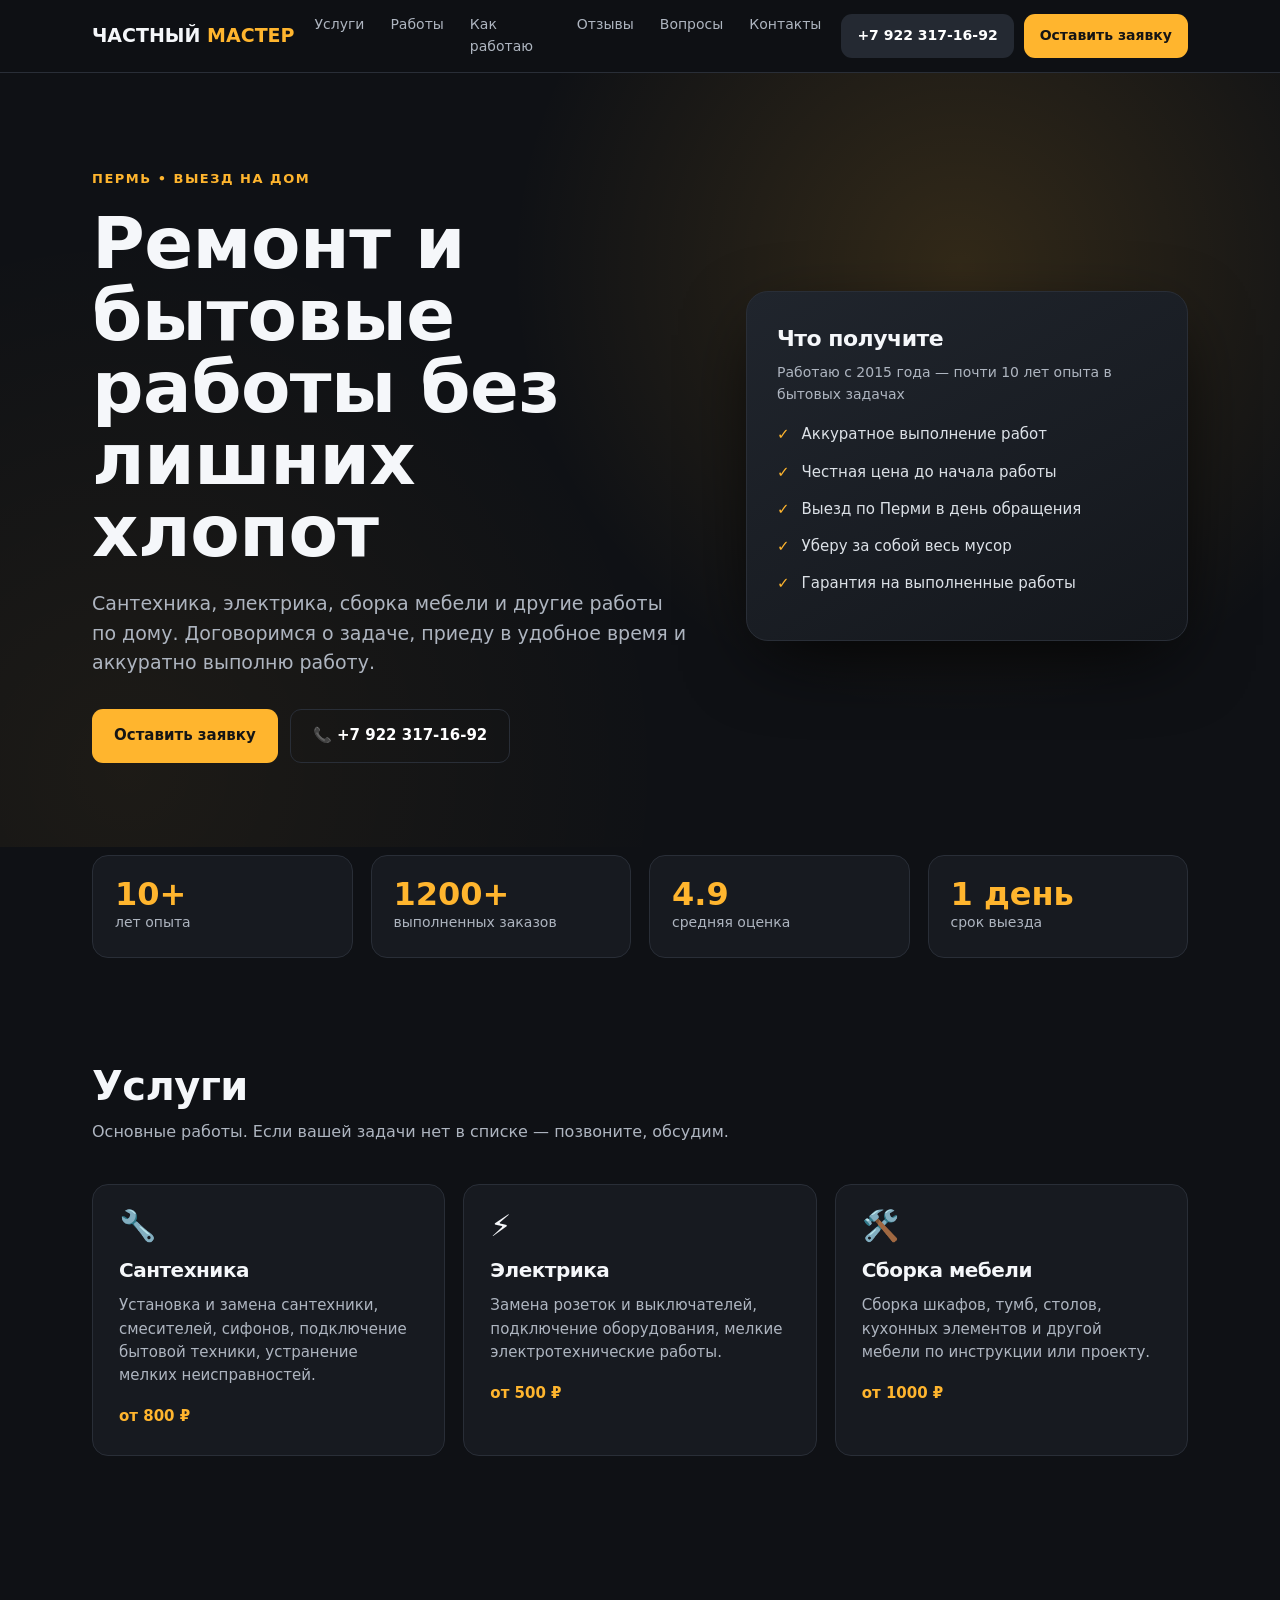
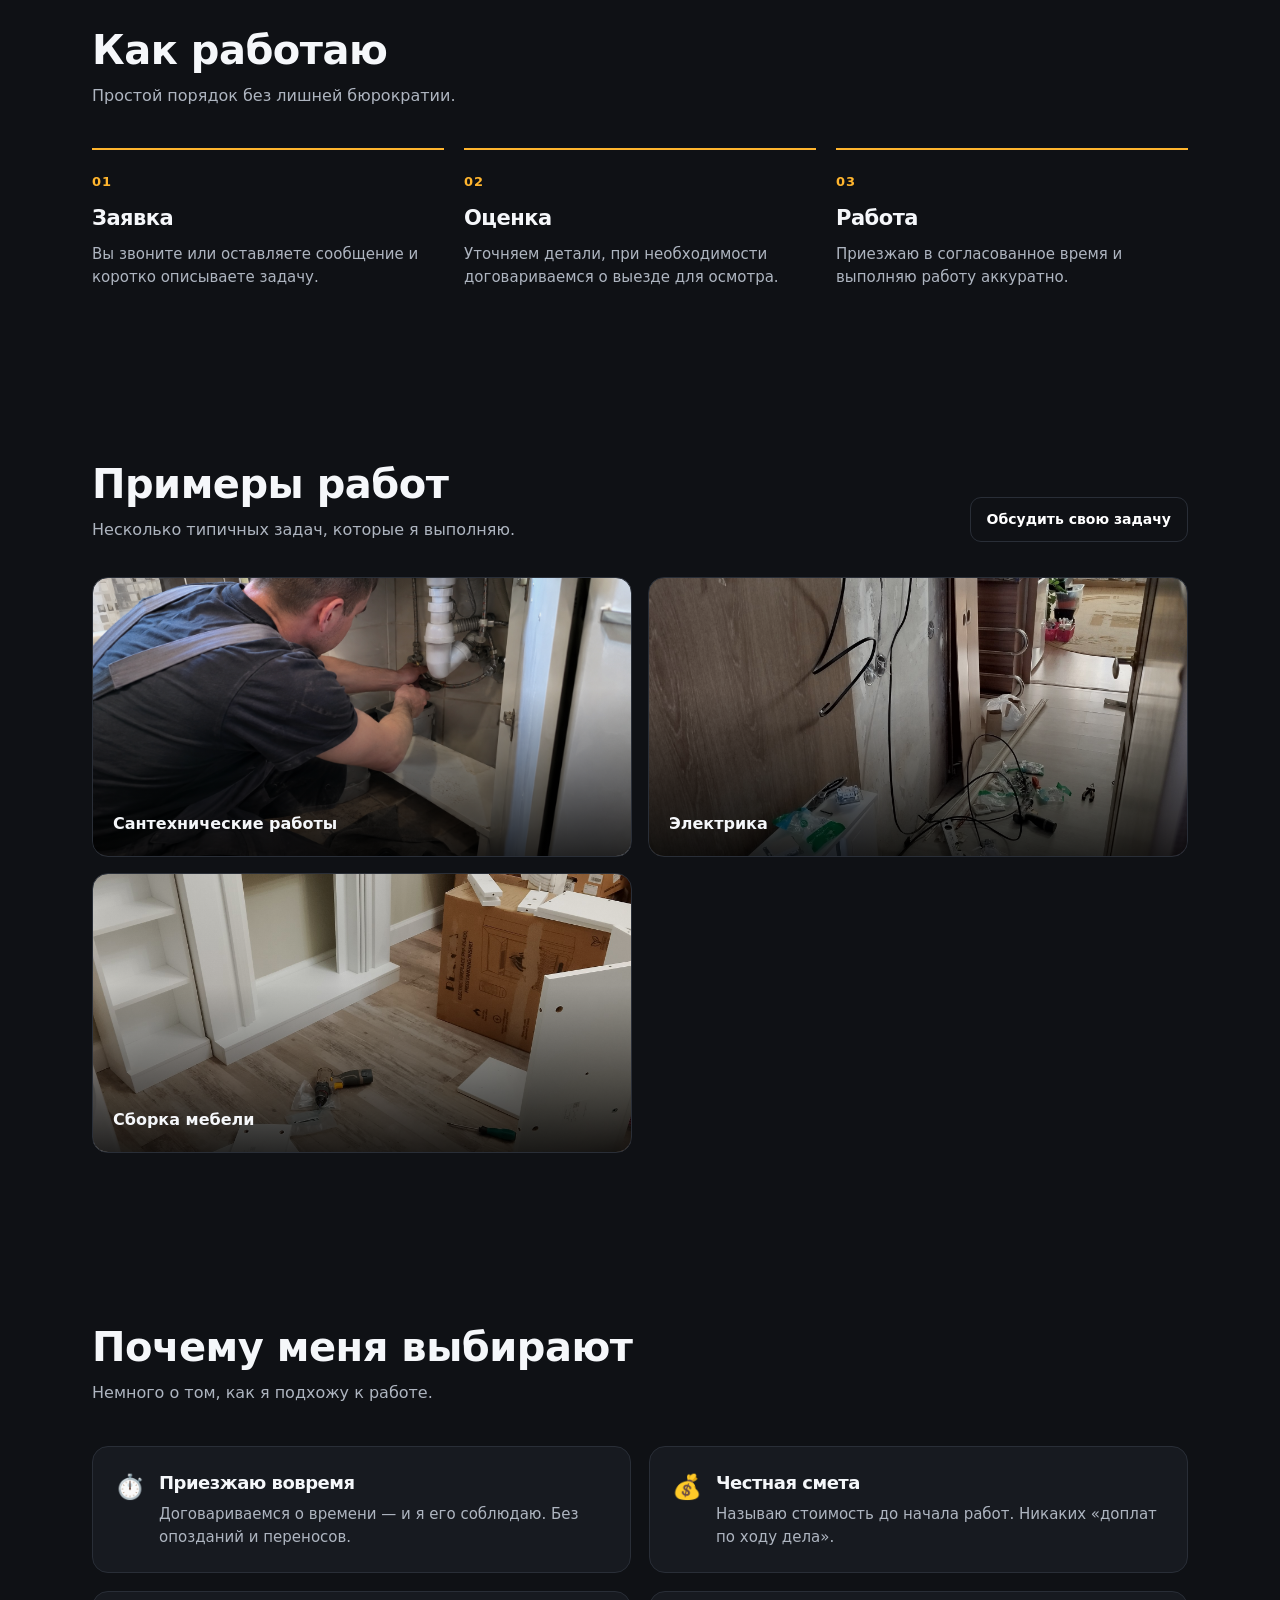
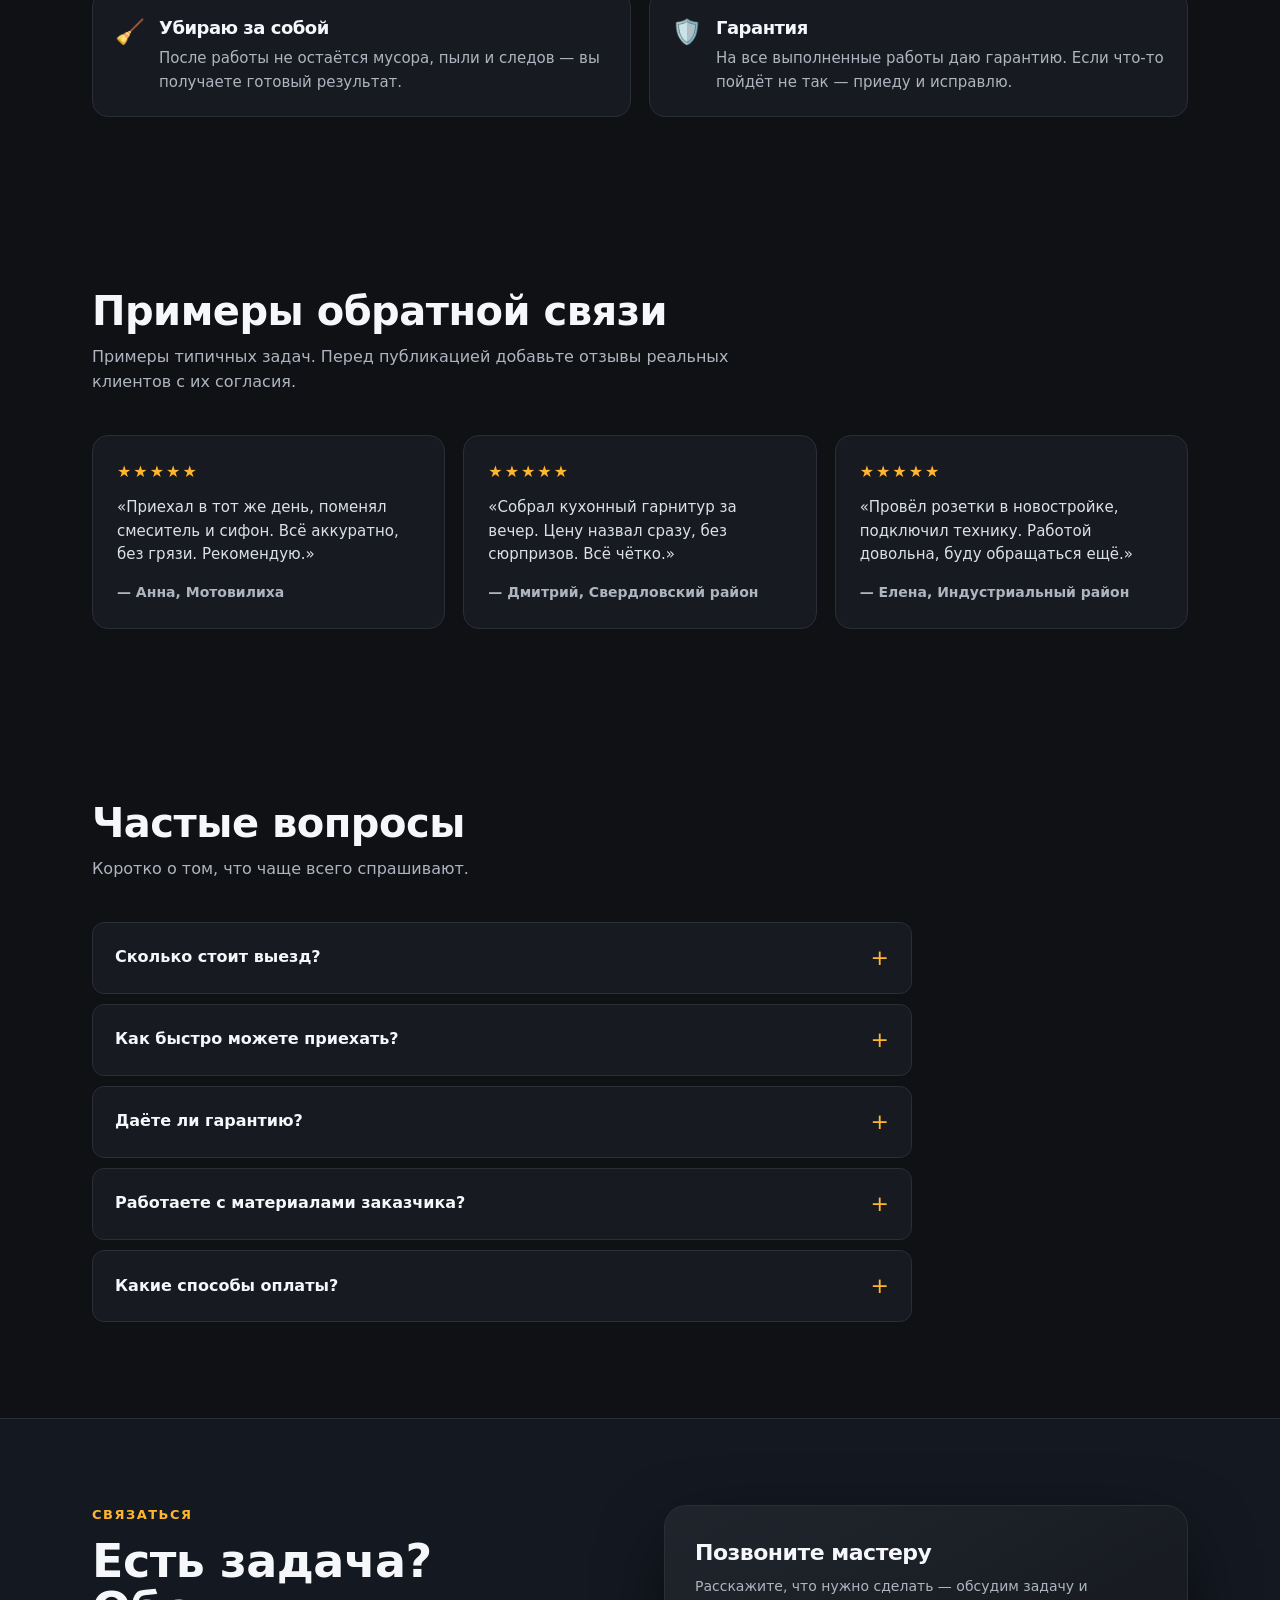
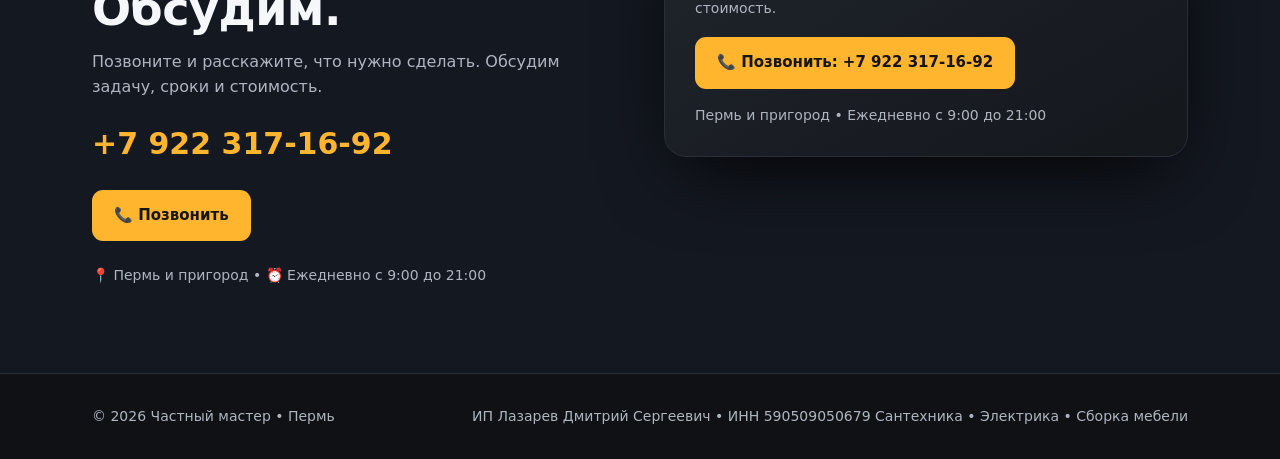
==== commit cb534e5b: "Update index.html" ====
--- a/index.html
+++ b/index.html
@@ -422,6 +422,7 @@
 <footer>
   <div class="wrap footer">
     <span>© 2026 Частный мастер • Пермь</span>
+    <span>ИП Лазарев Дмитрий Сергеевич • ИНН 590509050679 
     <span>Сантехника • Электрика • Сборка мебели</span>
   </div>
 </footer>
@@ -435,4 +436,4 @@
 document.querySelectorAll('.reveal').forEach(el => io.observe(el));
 </script>
 </body>
-</html>+</html>
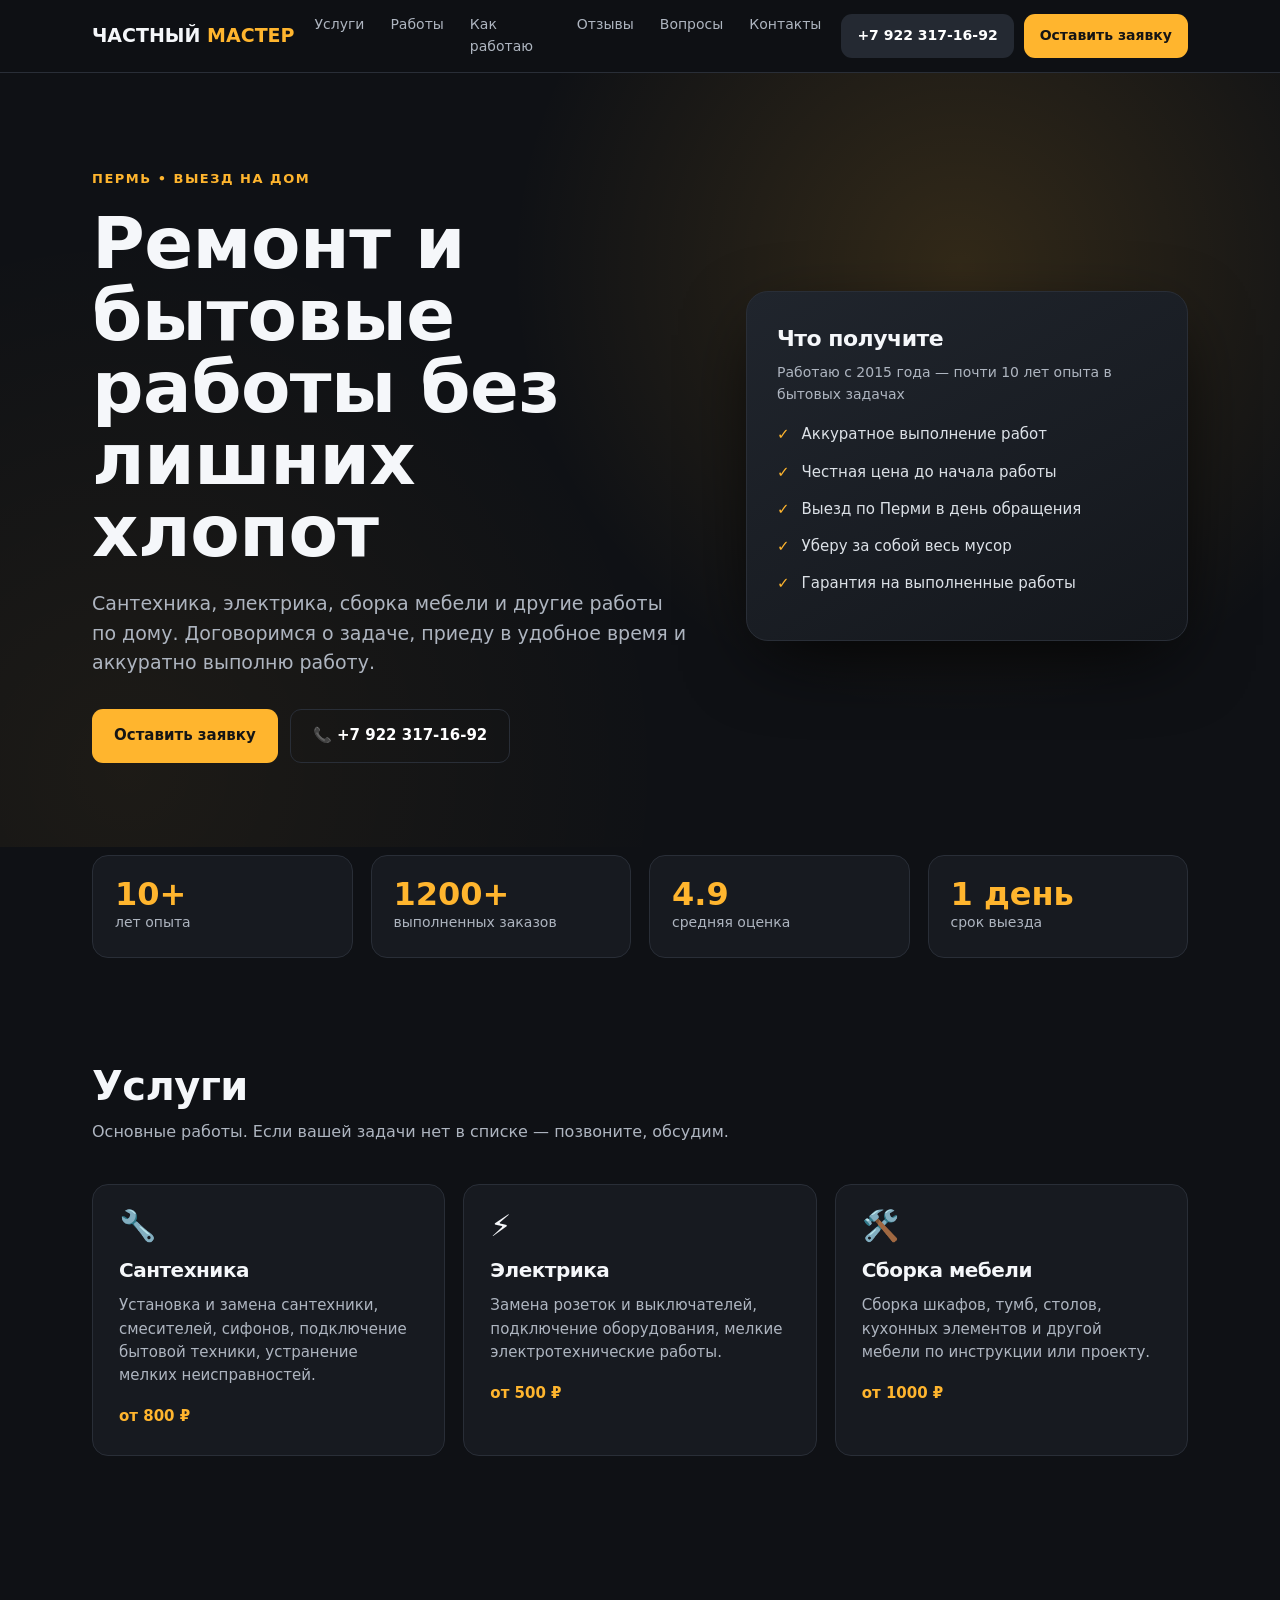
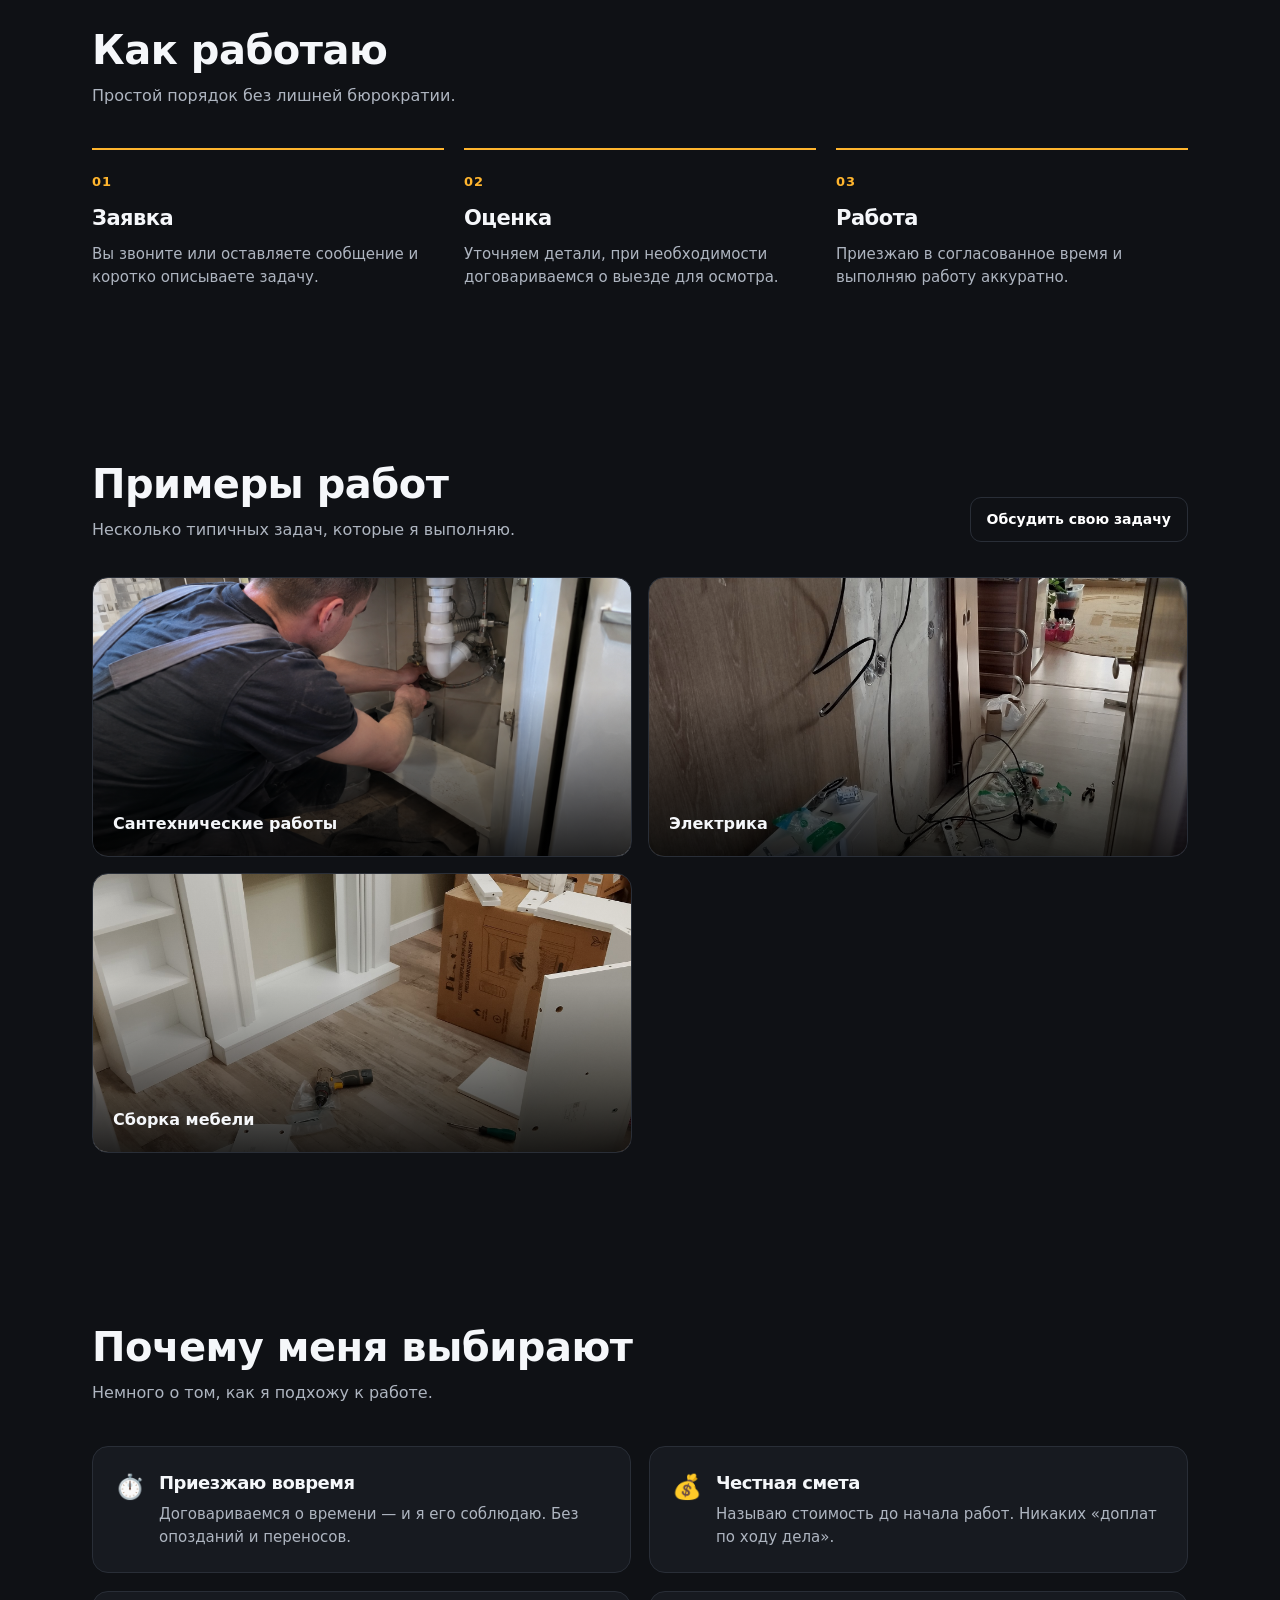
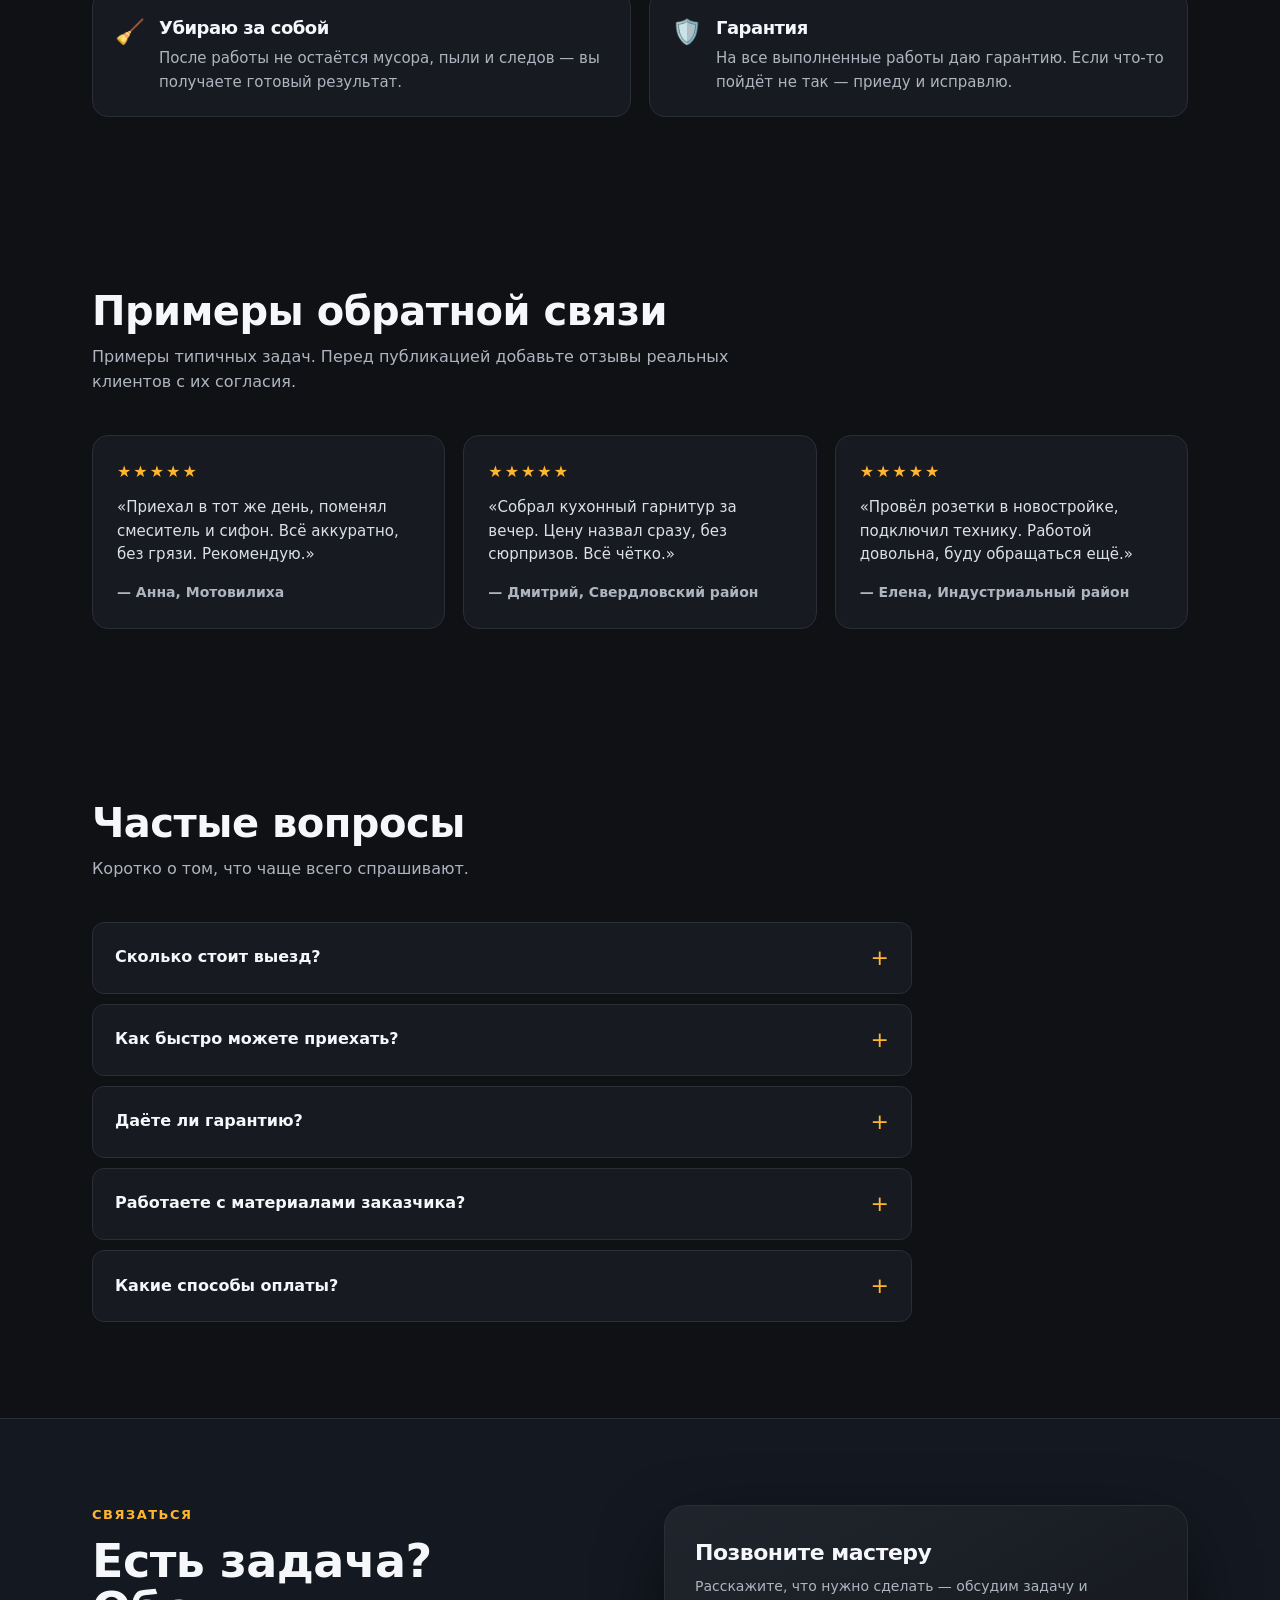
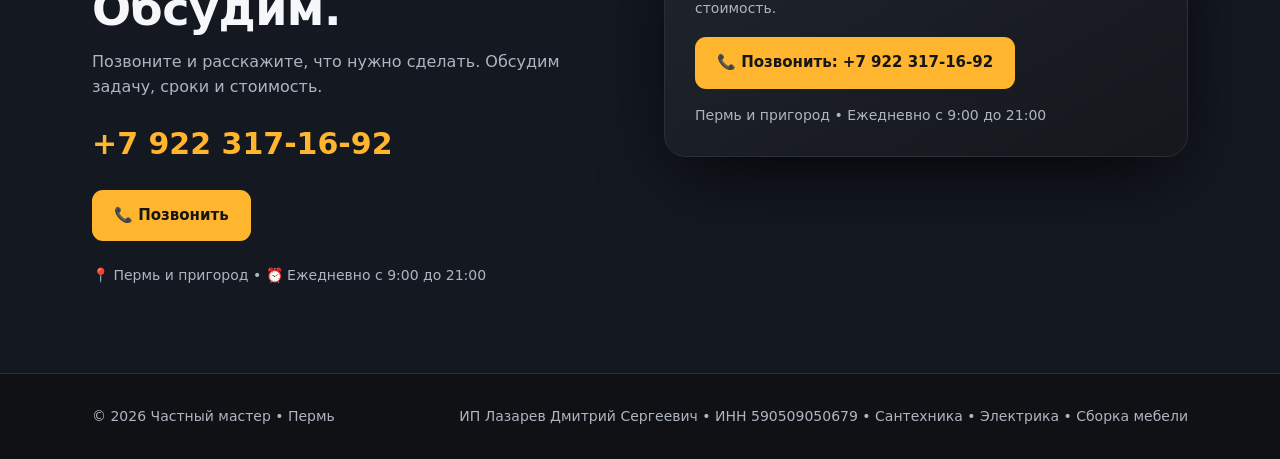
==== commit cf81224c: "Update index.html" ====
--- a/index.html
+++ b/index.html
@@ -422,8 +422,7 @@
 <footer>
   <div class="wrap footer">
     <span>© 2026 Частный мастер • Пермь</span>
-    <span>ИП Лазарев Дмитрий Сергеевич • ИНН 590509050679 
-    <span>Сантехника • Электрика • Сборка мебели</span>
+    <span>ИП Лазарев Дмитрий Сергеевич • ИНН 590509050679 •    <span>Сантехника • Электрика • Сборка мебели</span>
   </div>
 </footer>
 
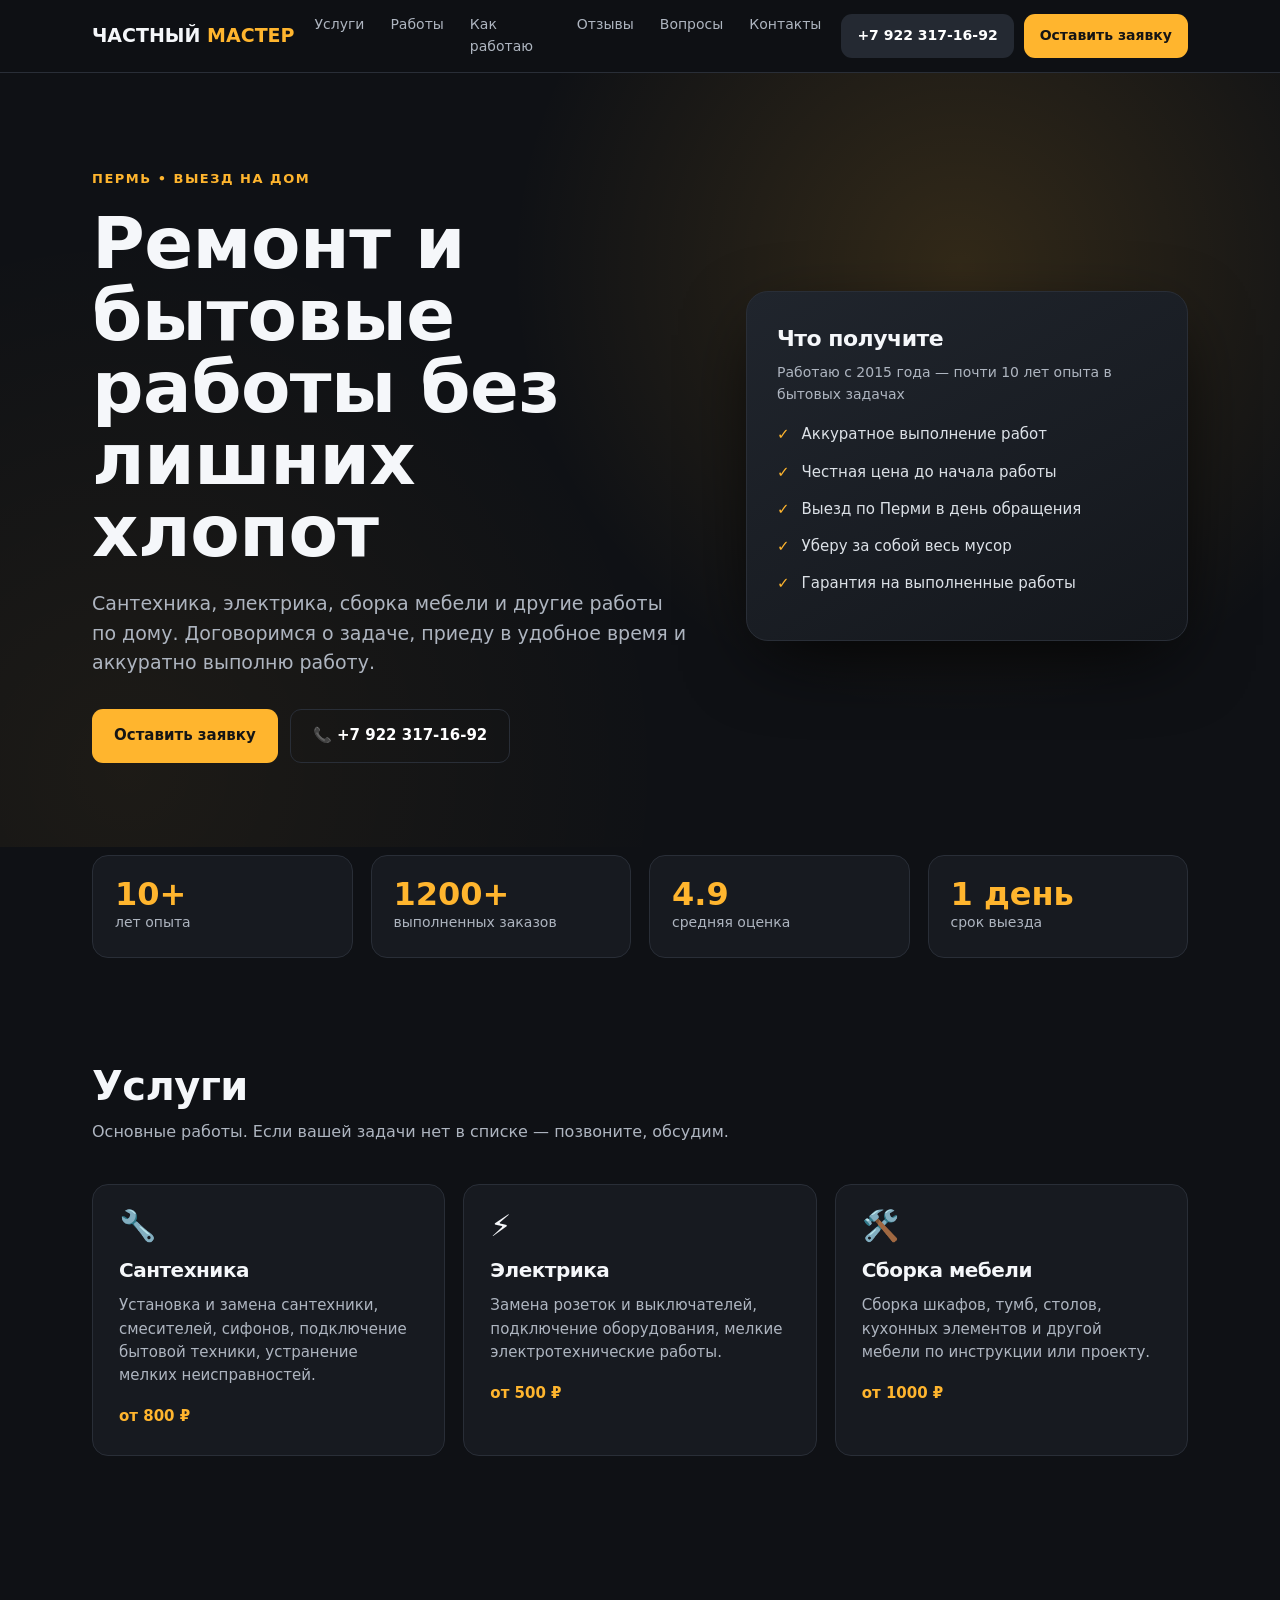
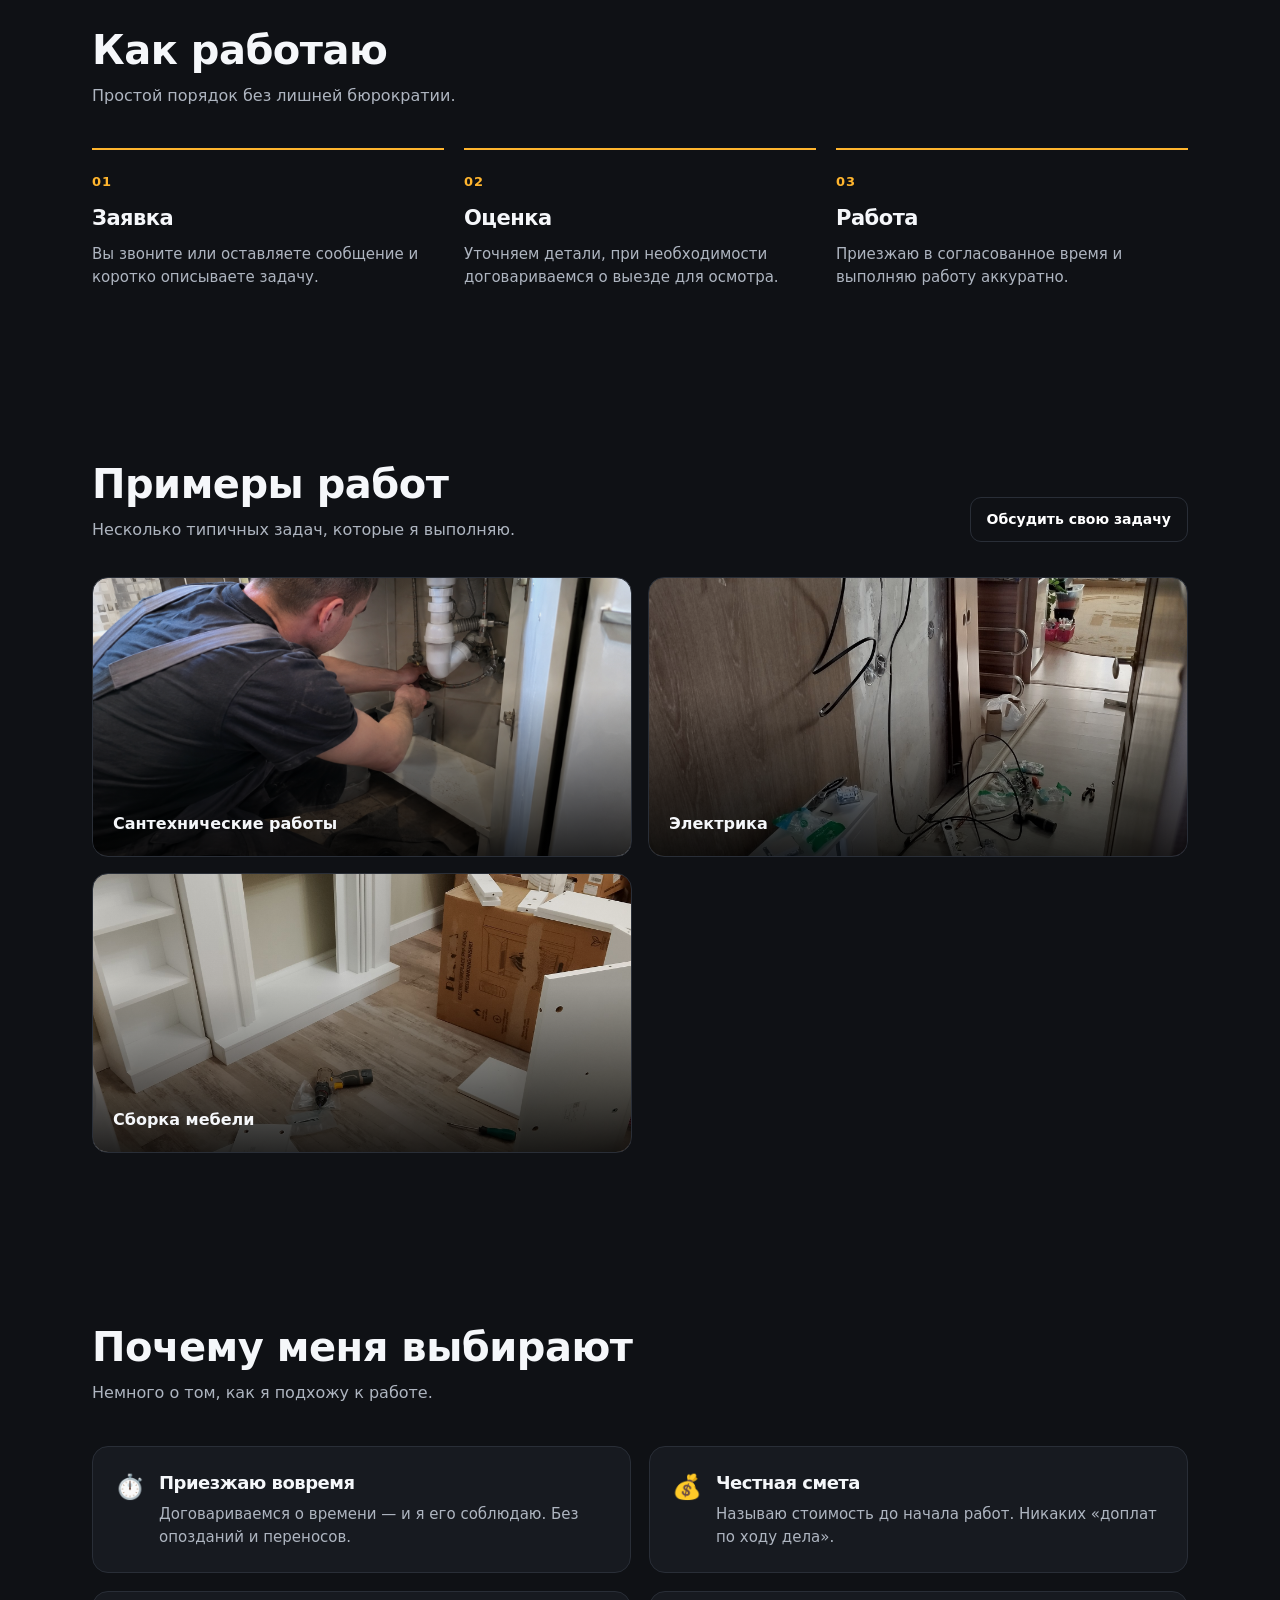
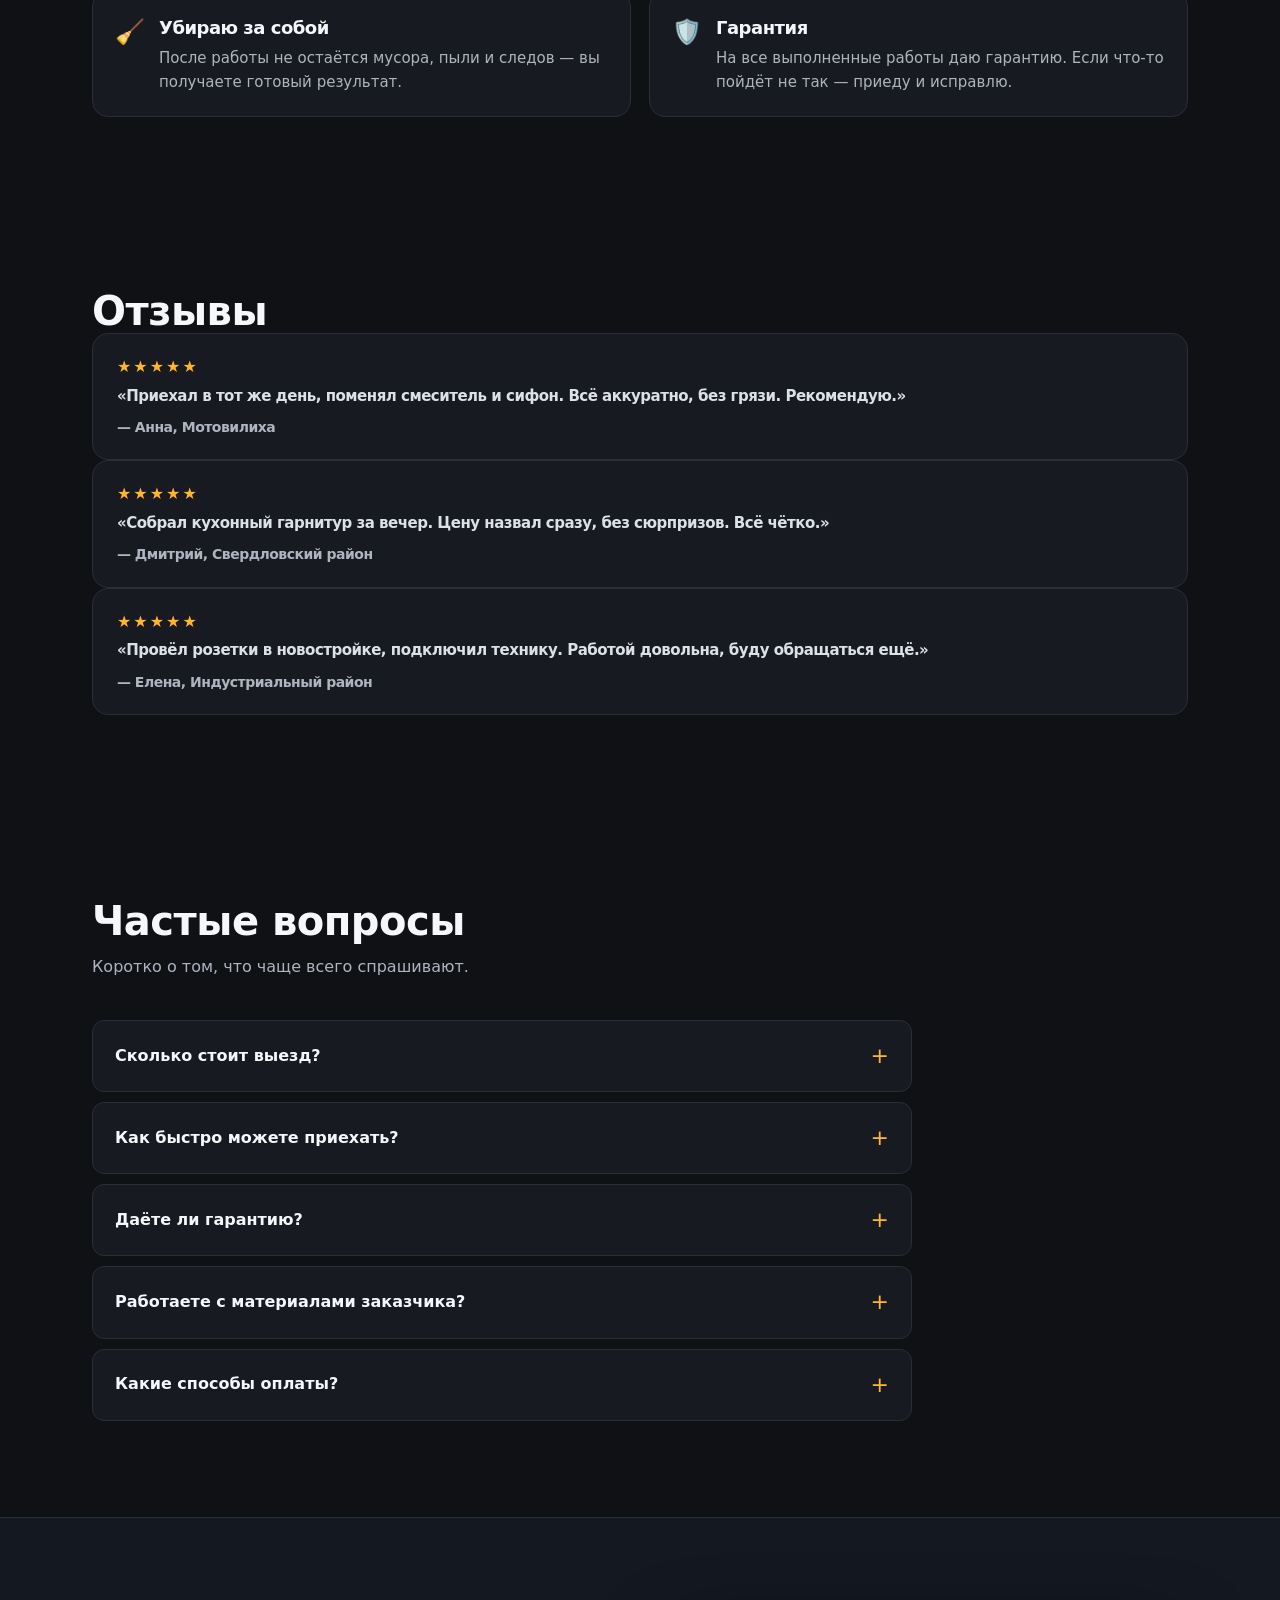
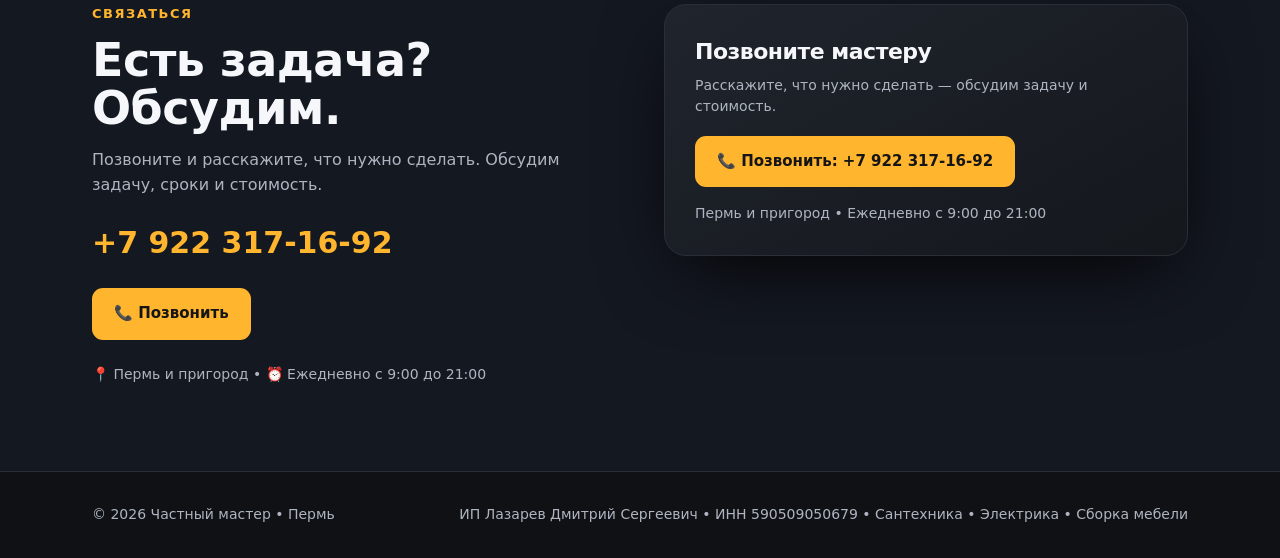
==== commit c38f919f: "Update index.html" ====
--- a/index.html
+++ b/index.html
@@ -357,9 +357,7 @@
 <!-- REVIEWS -->
 <section id="reviews">
   <div class="wrap">
-    <h2 class="section-title">Примеры обратной связи</h2>
-    <p class="section-sub">Примеры типичных задач. Перед публикацией добавьте отзывы реальных клиентов с их согласия.</p>
-    <div class="reviews">
+    <h2 class="section-title">Отзывы
       <div class="review">
         <div class="stars">★★★★★</div>
         <p>«Приехал в тот же день, поменял смеситель и сифон. Всё аккуратно, без грязи. Рекомендую.»</p>
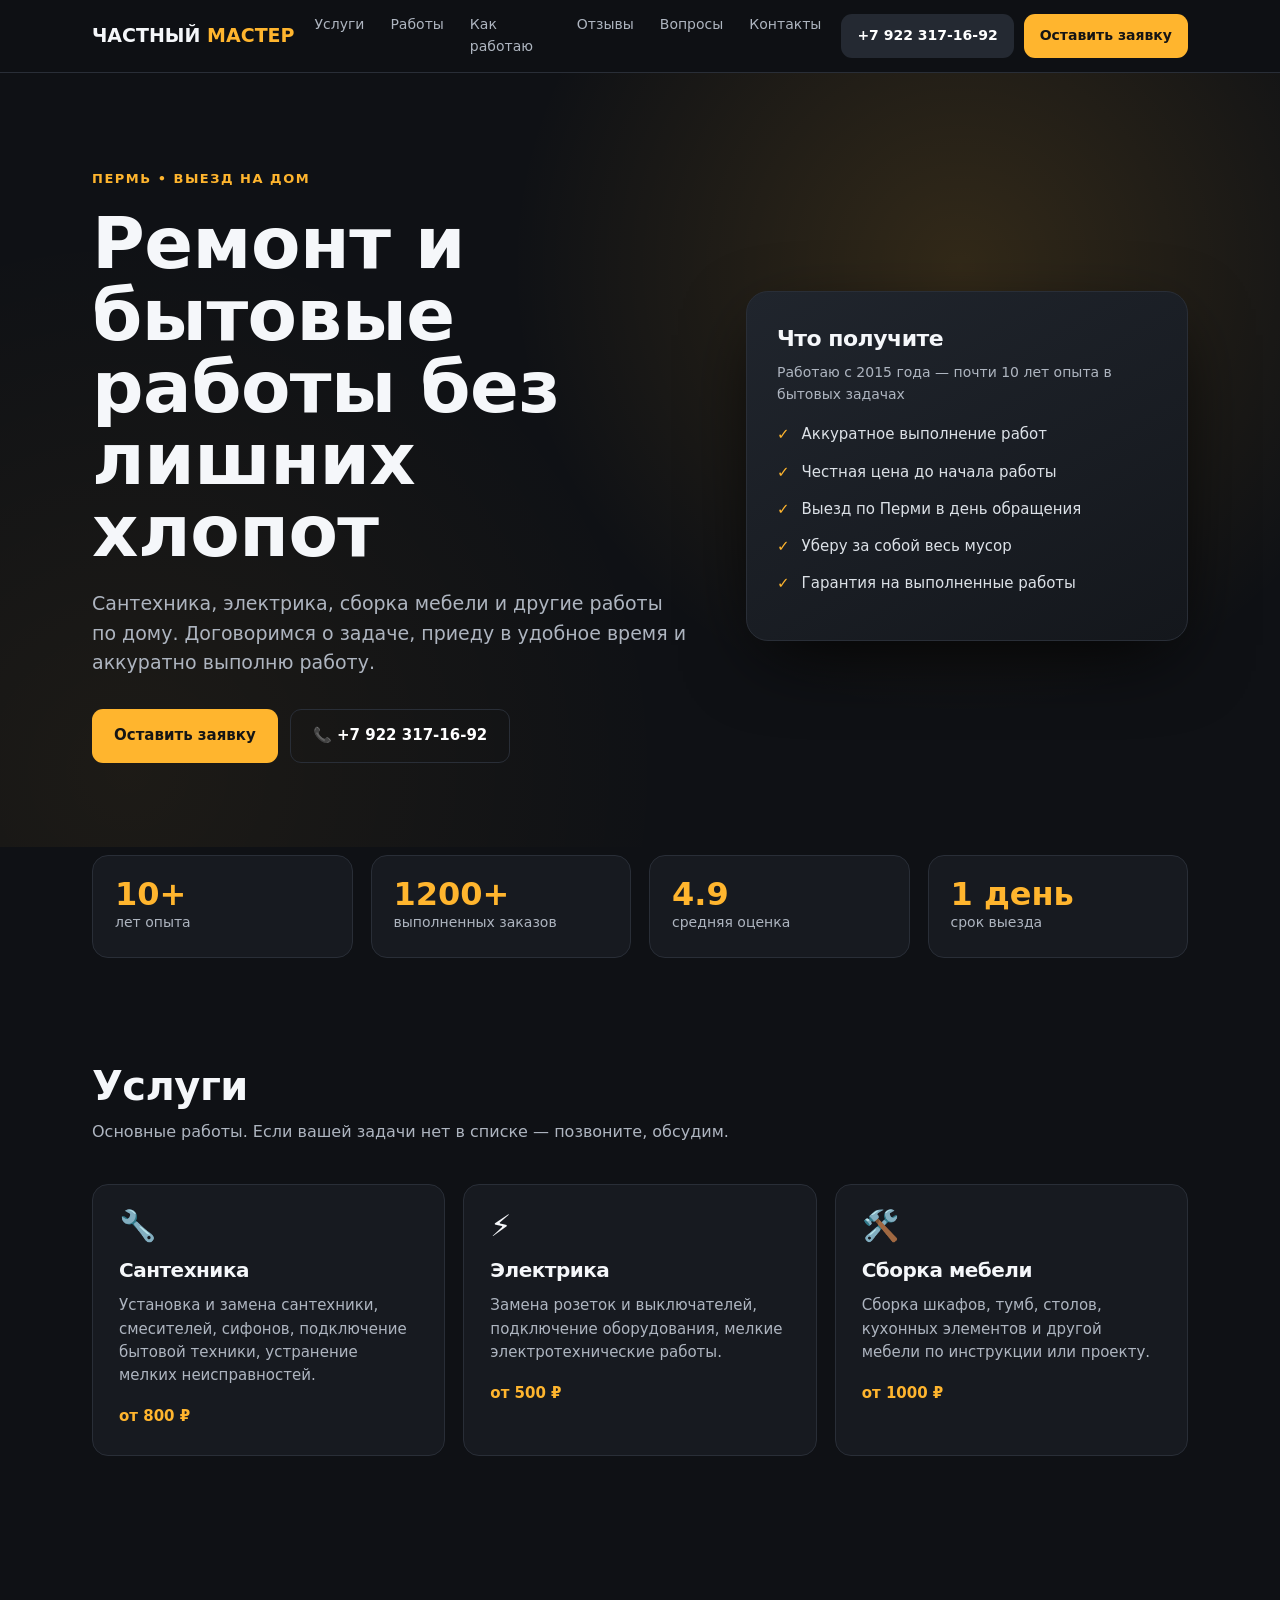
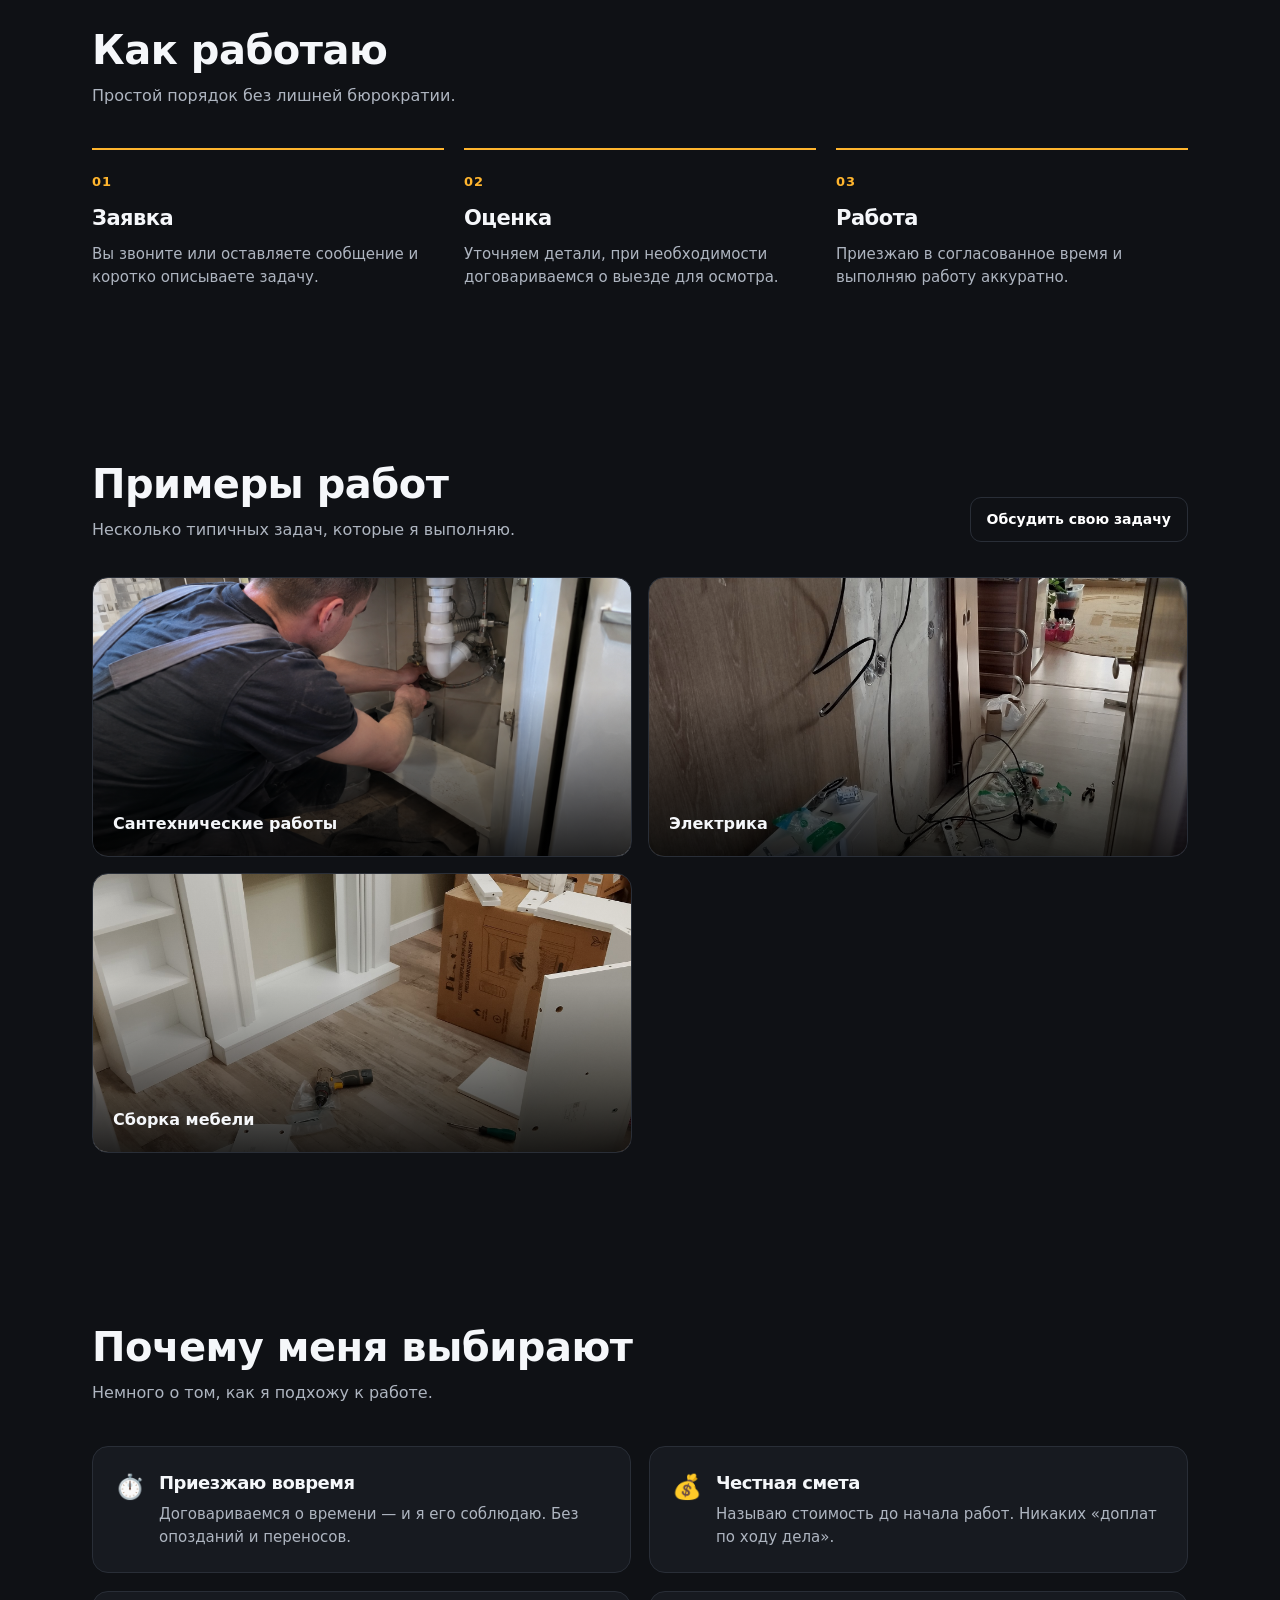
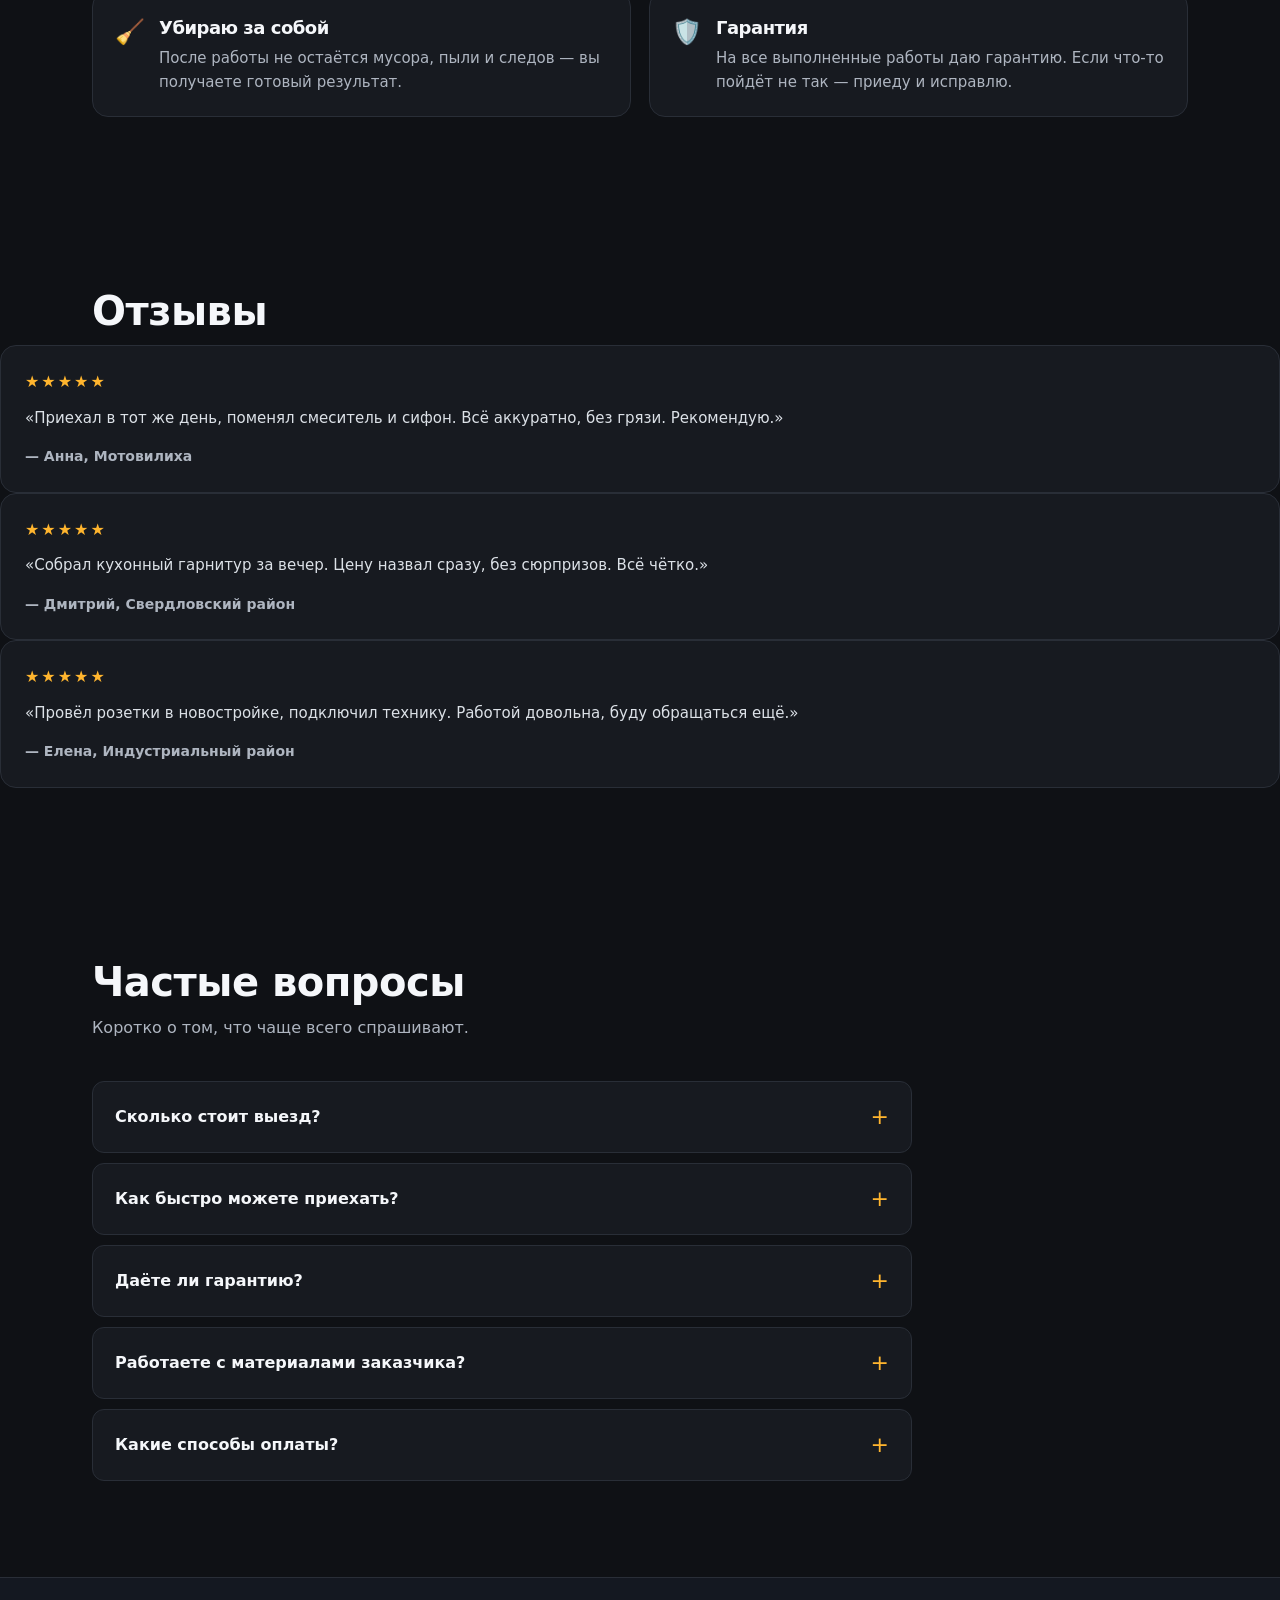
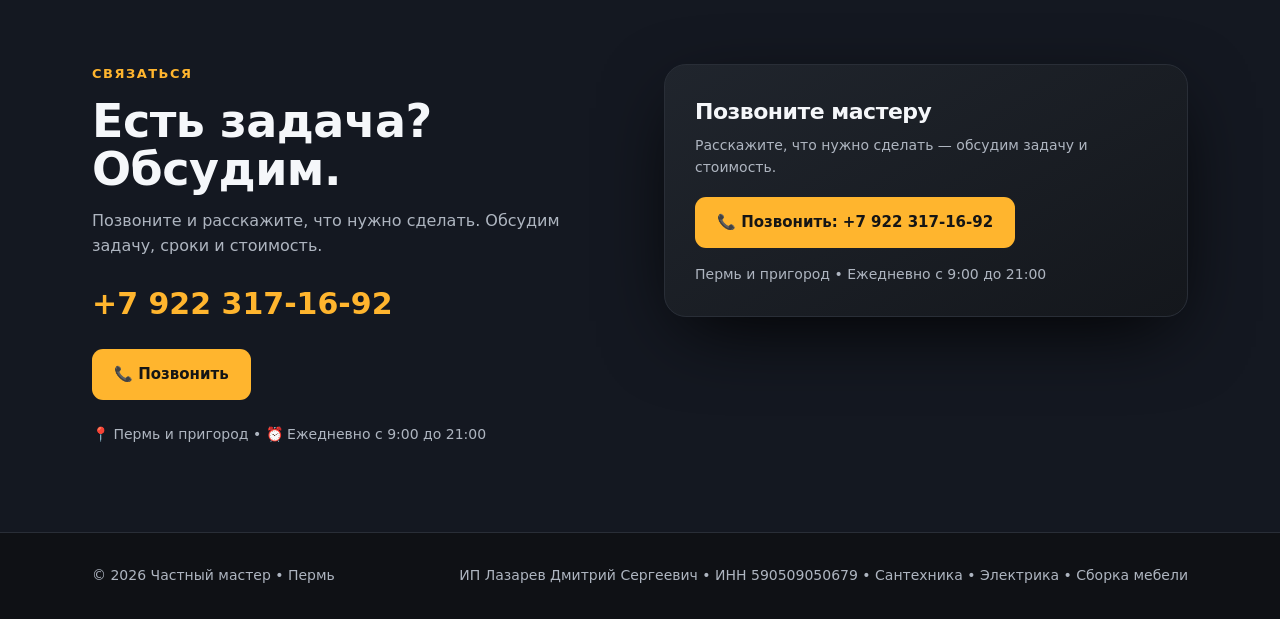
==== commit dd7f0151: "Update index.html" ====
--- a/index.html
+++ b/index.html
@@ -358,6 +358,7 @@
 <section id="reviews">
   <div class="wrap">
     <h2 class="section-title">Отзывы
+      </div>
       <div class="review">
         <div class="stars">★★★★★</div>
         <p>«Приехал в тот же день, поменял смеситель и сифон. Всё аккуратно, без грязи. Рекомендую.»</p>
